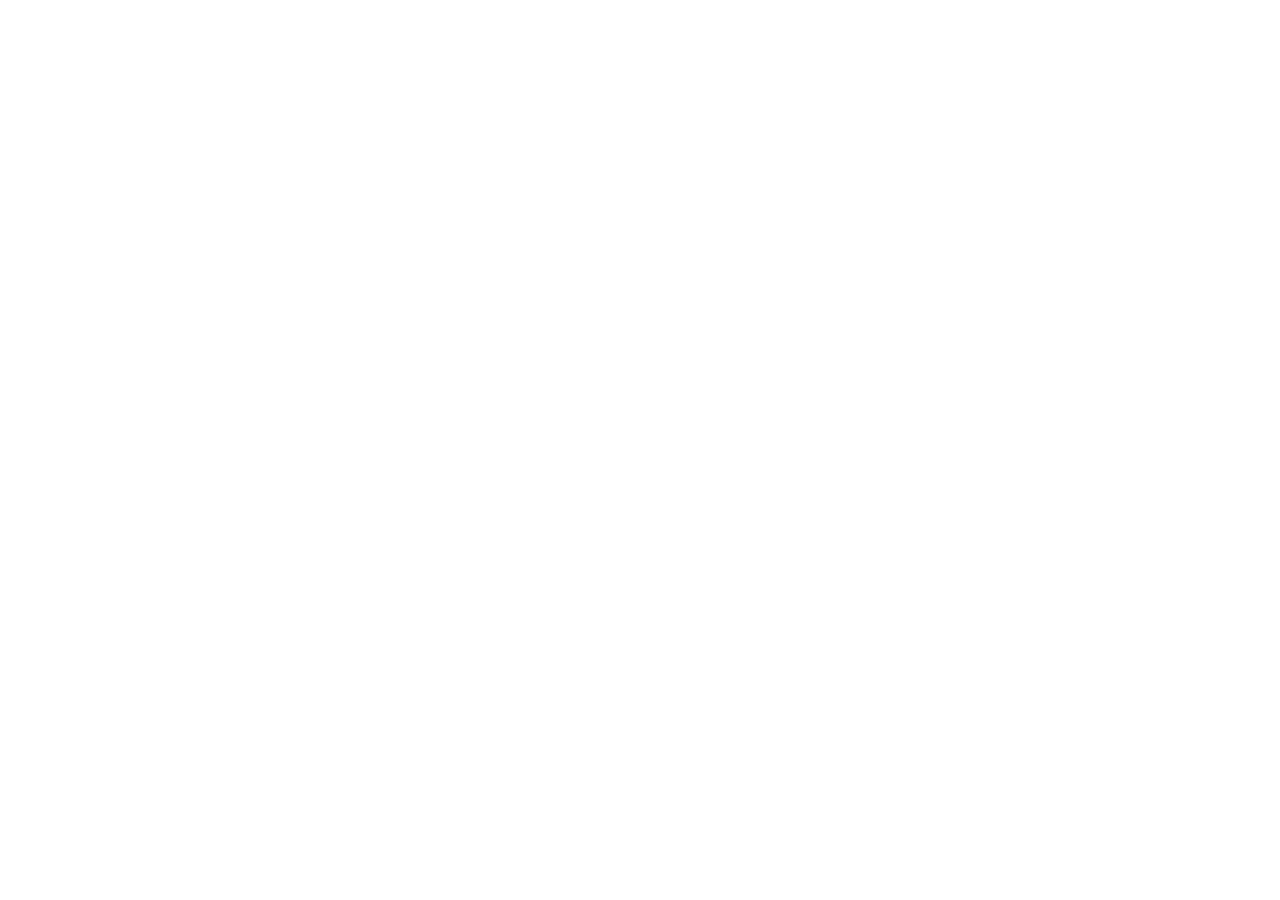
==== index.html @ 9907a25c "name change" ====
<!DOCTYPE html>
<html lang="en">
<head>
    
  <meta charset="UTF-8" />
  <meta name="viewport" content="width=device-width, initial-scale=1.0" />
  <title>Bloodfeather Studio</title>


  <meta http-equiv="refresh" content="0; url=https://beacons.ai/bloodfeatherstudios" />
  <link rel="canonical" href="https://beacons.ai/bloodfeatherstudios" />


  <script>
    window.location.replace("https://beacons.ai/bloodfeatherstudios");
  </script>

  <style>
    body {
      margin: 0;
      font-family: Arial, sans-serif;
      background: #0b0b0f;
      color: #f5f5f5;
      display: flex;
      align-items: center;
      justify-content: center;
      min-height: 100vh;
      text-align: center;
      padding: 24px;
    }

    .wrap {
      max-width: 700px;
    }

    h1 {
      margin-bottom: 12px;
      font-size: 2rem;
    }

    p {
      margin-bottom: 18px;
      line-height: 1.6;
      color: #cfcfd6;
    }

    a {
      color: #7dd3fc;
      text-decoration: none;
      font-weight: bold;
    }

    a:hover {
      text-decoration: underline;
    }
  </style>
</head>
<body>
  <div class="wrap">
    <h1>Bloodfeather Studio</h1>
    <p>Redirecting to our official studio page…</p>
    <p>
      If you are not redirected automatically,
      <a href="https://beacons.ai/bloodfeatherstudios">click here</a>.
    </p>
  </div>
</body>
</html>
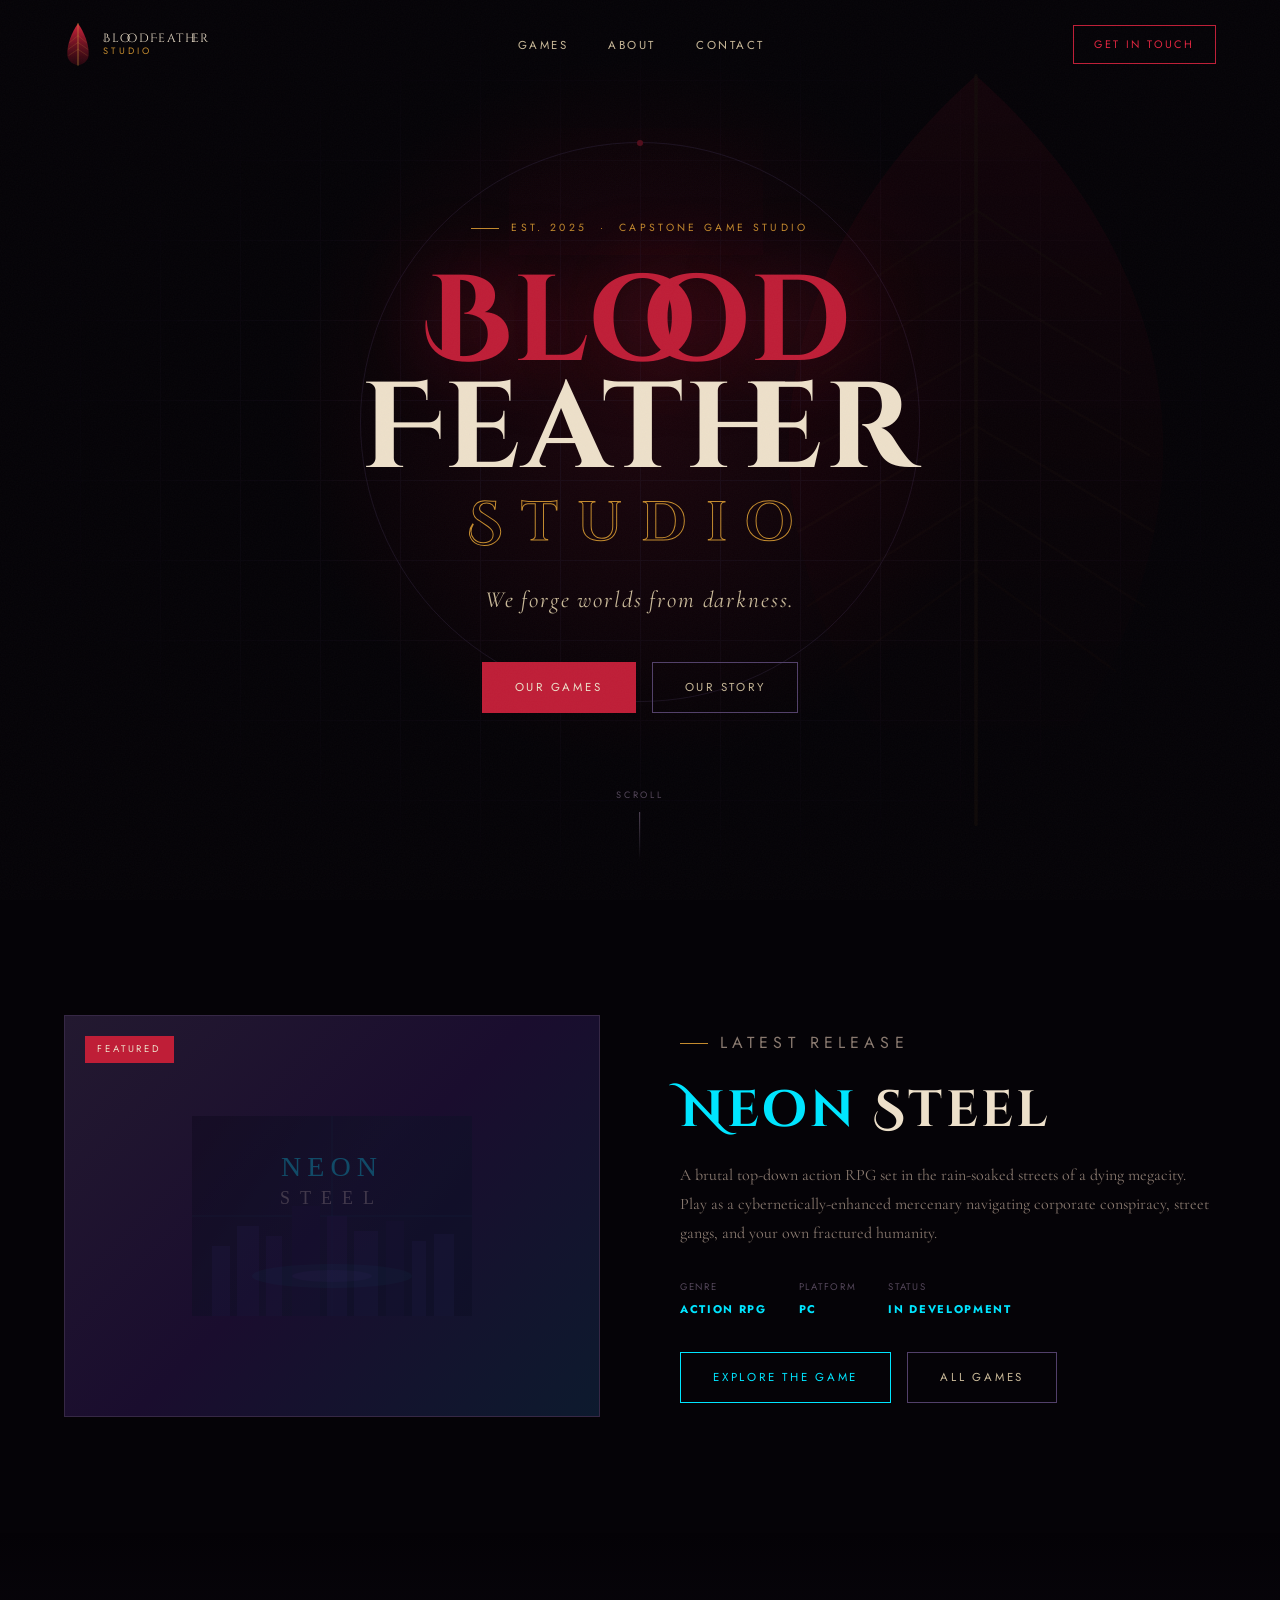
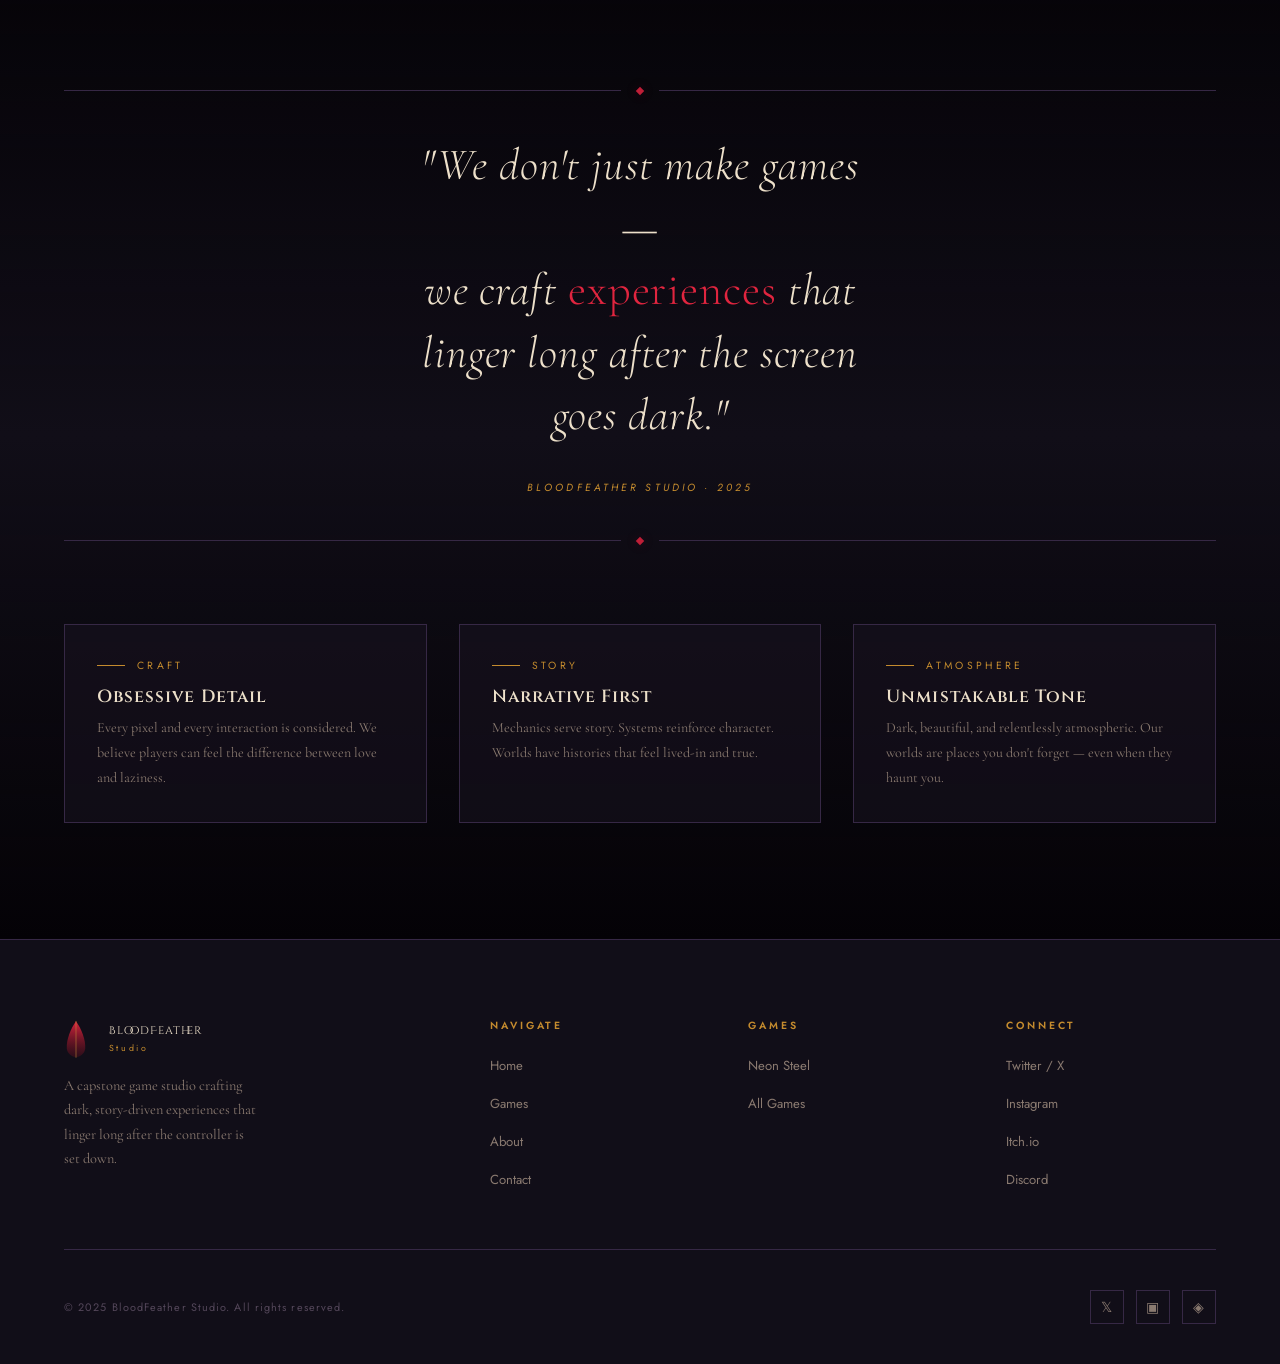
==== commit 63ab7868: "Create index.html" ====
--- a/index.html
+++ b/index.html
@@ -1,68 +1,10 @@
 <!DOCTYPE html>
 <html lang="en">
 <head>
-    
   <meta charset="UTF-8" />
-  <meta name="viewport" content="width=device-width, initial-scale=1.0" />
-  <title>Bloodfeather Studio</title>
-
-
-  <meta http-equiv="refresh" content="0; url=https://beacons.ai/bloodfeatherstudios" />
-  <link rel="canonical" href="https://beacons.ai/bloodfeatherstudios" />
-
-
-  <script>
-    window.location.replace("https://beacons.ai/bloodfeatherstudios");
-  </script>
-
-  <style>
-    body {
-      margin: 0;
-      font-family: Arial, sans-serif;
-      background: #0b0b0f;
-      color: #f5f5f5;
-      display: flex;
-      align-items: center;
-      justify-content: center;
-      min-height: 100vh;
-      text-align: center;
-      padding: 24px;
-    }
-
-    .wrap {
-      max-width: 700px;
-    }
-
-    h1 {
-      margin-bottom: 12px;
-      font-size: 2rem;
-    }
-
-    p {
-      margin-bottom: 18px;
-      line-height: 1.6;
-      color: #cfcfd6;
-    }
-
-    a {
-      color: #7dd3fc;
-      text-decoration: none;
-      font-weight: bold;
-    }
-
-    a:hover {
-      text-decoration: underline;
-    }
-  </style>
+  <meta http-equiv="refresh" content="0; url=BloodfeatherStudio%20Wireframe/home/" />
+  <script>window.location.replace('BloodfeatherStudio%20Wireframe/home/');</script>
+  <title>BloodFeather Studio</title>
 </head>
-<body>
-  <div class="wrap">
-    <h1>Bloodfeather Studio</h1>
-    <p>Redirecting to our official studio page…</p>
-    <p>
-      If you are not redirected automatically,
-      <a href="https://beacons.ai/bloodfeatherstudios">click here</a>.
-    </p>
-  </div>
-</body>
-</html>+<body></body>
+</html>
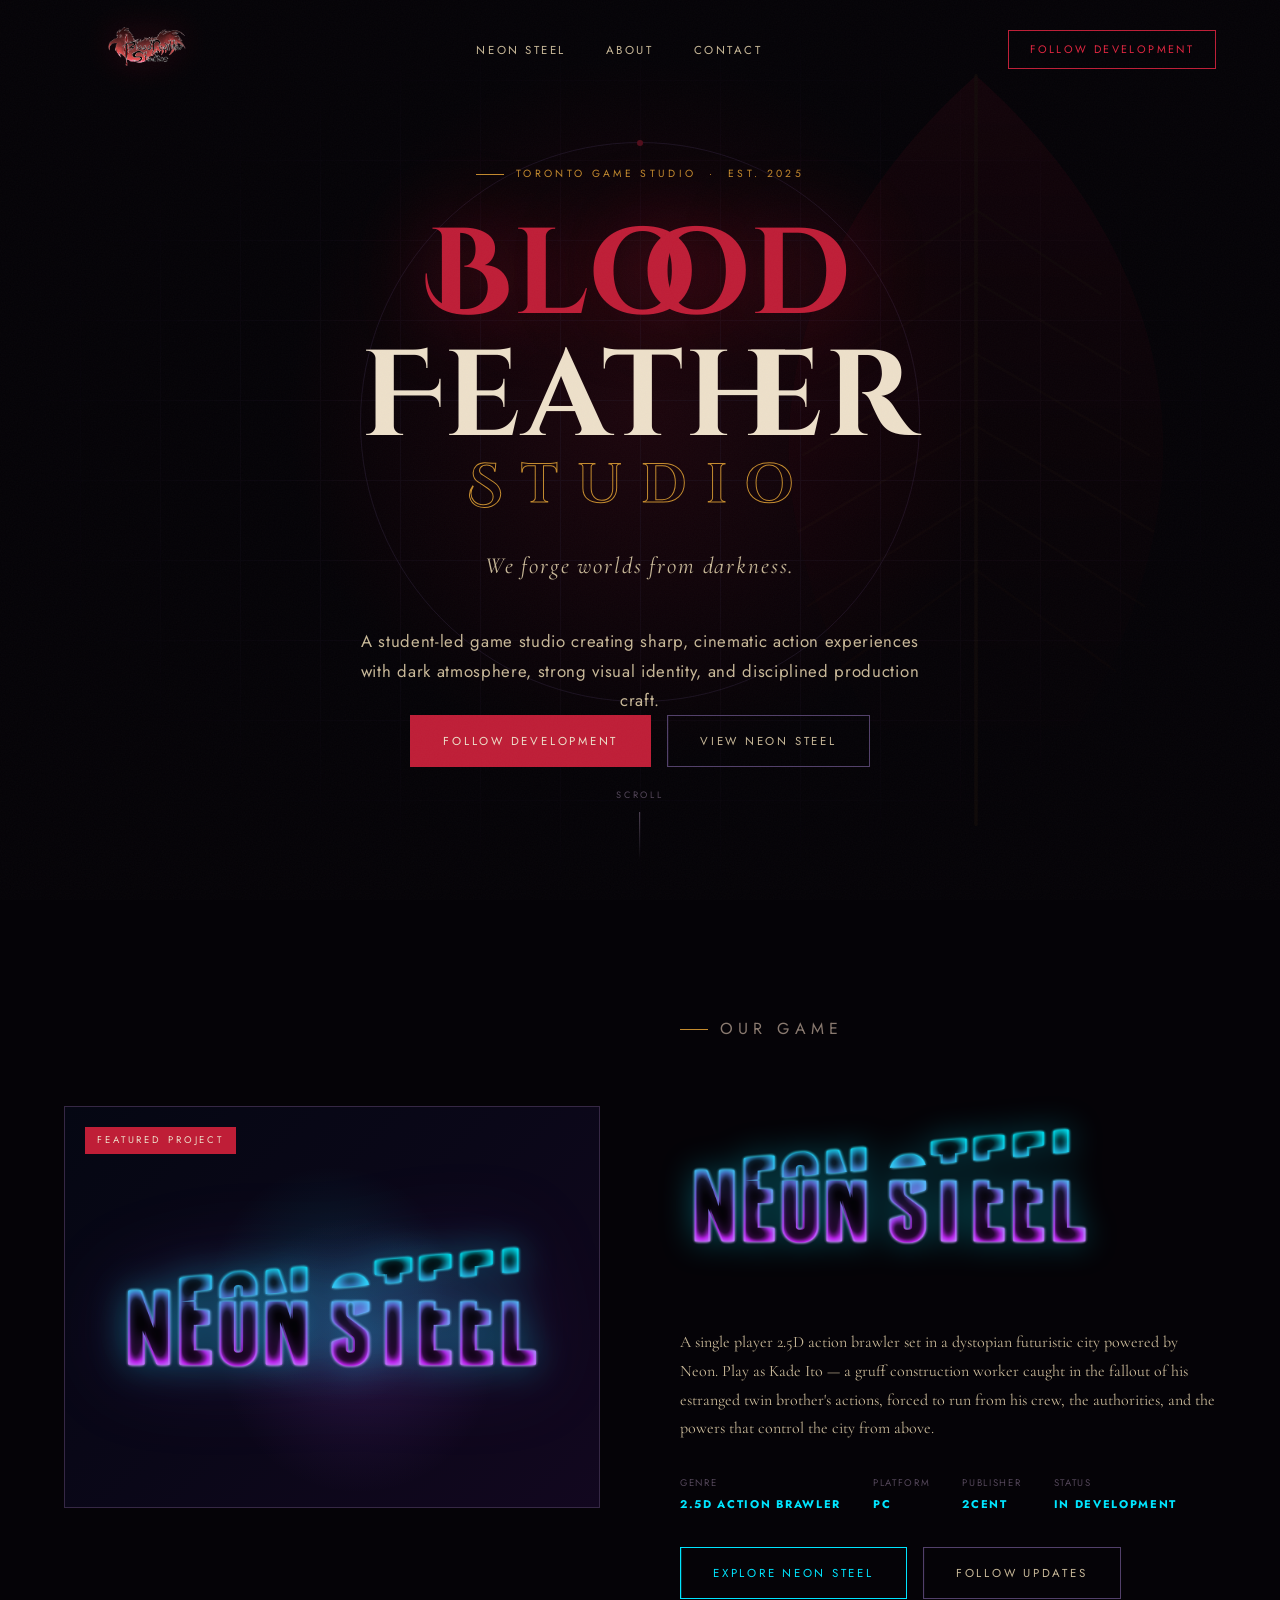
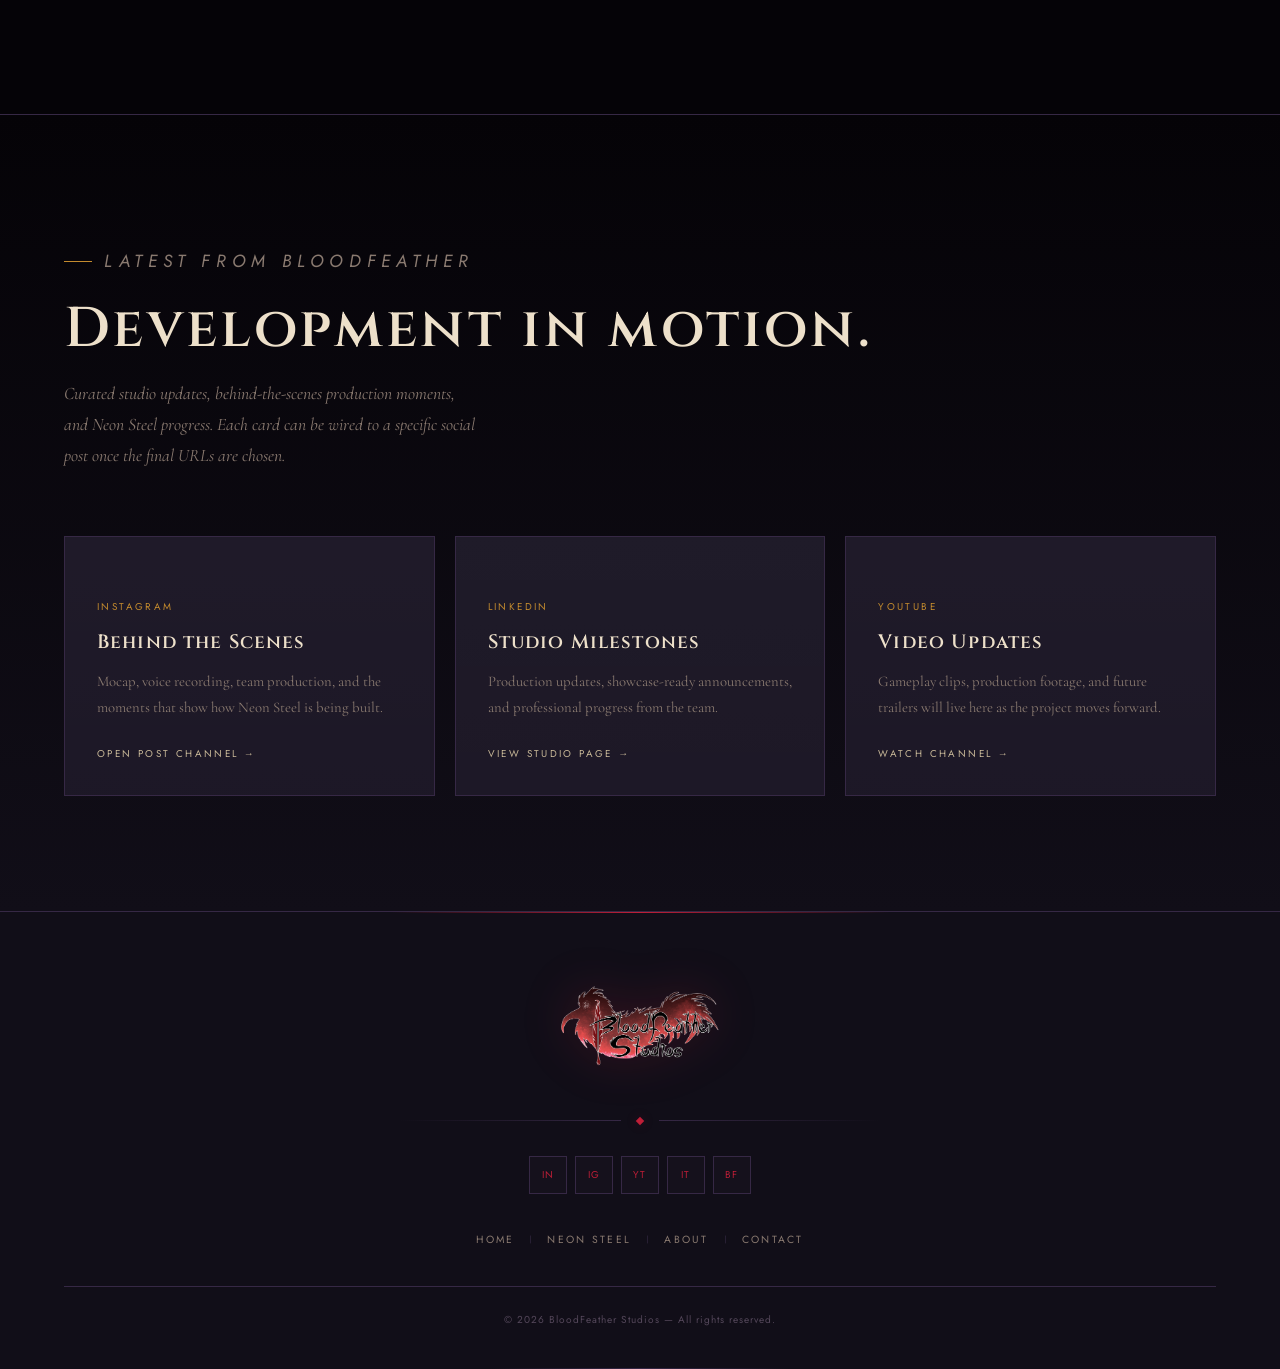
==== commit 4a2ea090: "Replace wireframe with professional site build Swaps out the BloodfeatherStudio Wireframe folder for" ====
--- a/index.html
+++ b/index.html
@@ -1,10 +1,201 @@
 <!DOCTYPE html>
+
 <html lang="en">
 <head>
-  <meta charset="UTF-8" />
-  <meta http-equiv="refresh" content="0; url=BloodfeatherStudio%20Wireframe/home/" />
-  <script>window.location.replace('BloodfeatherStudio%20Wireframe/home/');</script>
-  <title>BloodFeather Studio</title>
-</head>
-<body></body>
+<meta charset="utf-8"/>
+<meta content="width=device-width, initial-scale=1.0" name="viewport"/>
+<title>BloodFeather Studios — Toronto Game Studio</title><meta content="BloodFeather Studios is a Toronto-based student-led game studio building Neon Steel, a cinematic 2.5D action brawler currently in development." name="description"/><meta content="#050307" name="theme-color"/><link href="https://bloodfeather.ca/" rel="canonical"/><link href="assets/favicon.svg" rel="icon" type="image/svg+xml"/><meta content="website" property="og:type"/><meta content="BloodFeather Studios" property="og:site_name"/><meta content="BloodFeather Studios — Toronto Game Studio" property="og:title"/><meta content="BloodFeather Studios is a Toronto-based student-led game studio building Neon Steel, a cinematic 2.5D action brawler currently in development." property="og:description"/><meta content="https://bloodfeather.ca/" property="og:url"/><meta content="https://bloodfeather.ca/assets/bloodfeather-og.png" property="og:image"/><meta content="summary_large_image" name="twitter:card"/><meta content="BloodFeather Studios — Toronto Game Studio" name="twitter:title"/><meta content="BloodFeather Studios is a Toronto-based student-led game studio building Neon Steel, a cinematic 2.5D action brawler currently in development." name="twitter:description"/><meta content="https://bloodfeather.ca/assets/bloodfeather-og.png" name="twitter:image"/>
+<link href="styles.css" rel="stylesheet"/>
+<style>
+    /* page-load stagger for hero */
+    .hero-label  { animation: fadeUp 0.8s var(--ease-out) 0.2s both; }
+    .hero-title  { animation: fadeUp 0.9s var(--ease-out) 0.4s both; }
+    .hero-tagline{ animation: fadeUp 0.8s var(--ease-out) 0.6s both; }
+    .hero-actions{ animation: fadeUp 0.8s var(--ease-out) 0.75s both; }
+    .hero-scroll { animation: fadeIn 1s ease 1.2s both; }
+  </style>
+<script type="application/ld+json">{
+  "@context": "https://schema.org",
+  "@type": "Organization",
+  "name": "BloodFeather Studios",
+  "url": "https://bloodfeather.ca/",
+  "sameAs": [
+    "https://ca.linkedin.com/company/bloodfeather-studio",
+    "https://www.instagram.com/bloodfeatherstudio/",
+    "https://beacons.ai/bloodfeatherstudios",
+    "https://bloodfeatherstudios.itch.io/neon-steel",
+    "https://www.youtube.com/@BloodFeatherStudios"
+  ],
+  "description": "BloodFeather Studios is a Toronto-based student-led game studio building Neon Steel, a cinematic 2.5D action brawler currently in development."
+}</script></head>
+<body class="page-load"><a class="skip-link" href="#main-content">Skip to content</a>
+<!-- NAV -->
+<nav aria-label="Primary navigation" class="nav">
+  <a class="nav-logo nav-logo-image" href="./" aria-label="BloodFeather Studios home">
+    <img src="assets/bloodfeather-logo.png" alt="BloodFeather Studios" class="nav-logo-img"/>
+  </a>
+  <ul class="nav-links">
+    <li><a class="" href="neon-steel/">Neon Steel</a></li><li><a class="" href="about/">About</a></li><li><a class="" href="contact/">Contact</a></li>
+  </ul>
+  <a class="nav-cta" href="contact/#follow-development">Follow Development</a>
+  <button aria-controls="mobile-navigation" aria-expanded="false" aria-label="Menu" class="hamburger" type="button"><span></span><span></span><span></span></button>
+</nav>
+<div class="nav-drawer" id="mobile-navigation">
+  <a href="./">Home</a>
+  <a href="neon-steel/">Neon Steel</a><a href="about/">About</a><a href="contact/">Contact</a>
+</div>
+<!-- HERO -->
+<section class="hero" id="main-content">
+<div class="hero-bg">
+<div class="hero-glow"></div>
+<div class="hero-ring"></div>
+<div class="hero-lines"></div>
+<!-- Large background feather -->
+<div class="hero-feather-bg">
+<svg fill="none" viewBox="0 0 200 320" xmlns="http://www.w3.org/2000/svg">
+<defs>
+<linearGradient gradientUnits="userSpaceOnUse" id="fbg" x1="100" x2="100" y1="0" y2="320">
+<stop offset="0%" stop-color="#BF1E37"></stop>
+<stop offset="100%" stop-color="#3D0612" stop-opacity="0.2"></stop>
+</linearGradient>
+</defs>
+<path d="M100 4C65 35 20 90 22 165C24 218 58 300 100 316C142 300 176 218 178 165C180 90 135 35 100 4Z" fill="url(#fbg)"></path>
+<line opacity="0.6" stroke="#C9913A" stroke-linecap="round" stroke-width="1.5" x1="100" x2="100" y1="4" y2="316"></line>
+<!-- Left barbs -->
+<line opacity="0.35" stroke="#C9913A" stroke-linecap="round" stroke-width="1" x1="100" x2="48" y1="60" y2="95"></line>
+<line opacity="0.35" stroke="#C9913A" stroke-linecap="round" stroke-width="1" x1="100" x2="36" y1="90" y2="128"></line>
+<line opacity="0.35" stroke="#C9913A" stroke-linecap="round" stroke-width="1" x1="100" x2="28" y1="120" y2="162"></line>
+<line opacity="0.35" stroke="#C9913A" stroke-linecap="round" stroke-width="1" x1="100" x2="26" y1="150" y2="194"></line>
+<line opacity="0.3" stroke="#C9913A" stroke-linecap="round" stroke-width="1" x1="100" x2="30" y1="180" y2="225"></line>
+<line opacity="0.25" stroke="#C9913A" stroke-linecap="round" stroke-width="1" x1="100" x2="42" y1="210" y2="252"></line>
+<!-- Right barbs -->
+<line opacity="0.35" stroke="#C9913A" stroke-linecap="round" stroke-width="1" x1="100" x2="152" y1="60" y2="95"></line>
+<line opacity="0.35" stroke="#C9913A" stroke-linecap="round" stroke-width="1" x1="100" x2="164" y1="90" y2="128"></line>
+<line opacity="0.35" stroke="#C9913A" stroke-linecap="round" stroke-width="1" x1="100" x2="172" y1="120" y2="162"></line>
+<line opacity="0.35" stroke="#C9913A" stroke-linecap="round" stroke-width="1" x1="100" x2="174" y1="150" y2="194"></line>
+<line opacity="0.3" stroke="#C9913A" stroke-linecap="round" stroke-width="1" x1="100" x2="170" y1="180" y2="225"></line>
+<line opacity="0.25" stroke="#C9913A" stroke-linecap="round" stroke-width="1" x1="100" x2="158" y1="210" y2="252"></line>
+</svg>
+</div>
+</div>
+<div class="hero-content">
+<p class="label hero-label">Toronto Game Studio  ·  Est. 2025</p>
+<h1 class="hero-title">
+<span class="blood">Blood</span>
+<span class="feather">Feather</span>
+<span class="studio">Studio</span>
+</h1>
+<p class="hero-tagline">We forge worlds from darkness.</p><p class="hero-subcopy">A student-led game studio creating sharp, cinematic action experiences with dark atmosphere, strong visual identity, and disciplined production craft.</p>
+<div class="hero-actions">
+<a class="btn btn-solid" href="contact/#follow-development">Follow Development</a>
+<a class="btn btn-ghost" href="neon-steel/">View Neon Steel</a>
+</div>
+</div>
+<div class="hero-scroll">
+<span>Scroll</span>
+<div class="hero-scroll-line"></div>
+</div>
+</section>
+<!-- FEATURED GAME -->
+<section class="featured">
+<div class="featured-inner">
+<div class="featured-visual reveal reveal-left">
+<div class="featured-visual-placeholder featured-logo-stage">
+<img src="assets/neon-steel-logo.png" alt="Neon Steel" class="featured-neon-logo"/>
+</div>
+<span class="featured-tag">Featured Project</span>
+</div>
+<div class="featured-text reveal reveal-right">
+<p class="label">Our Game</p>
+<img src="assets/neon-steel-logo.png" alt="Neon Steel" class="featured-title-logo"/>
+<p>A single player 2.5D action brawler set in a dystopian futuristic city powered by Neon. Play as Kade Ito — a gruff construction worker caught in the fallout of his estranged twin brother's actions, forced to run from his crew, the authorities, and the powers that control the city from above.</p>
+<div class="featured-meta">
+<div class="featured-meta-item">
+<span>Genre</span>
+<strong>2.5D Action Brawler</strong>
+</div>
+<div class="featured-meta-item">
+<span>Platform</span>
+<strong>PC</strong>
+</div>
+<div class="featured-meta-item">
+<span>Publisher</span>
+<strong>2Cent</strong>
+</div>
+<div class="featured-meta-item">
+<span>Status</span>
+<strong>In Development</strong>
+</div>
+</div>
+<div style="display:flex; gap:1rem; flex-wrap:wrap;">
+<a class="btn btn-neon" href="neon-steel/">Explore Neon Steel</a>
+<a class="btn btn-ghost" href="contact/#follow-development">Follow Updates</a>
+</div>
+</div>
+</div>
+</section>
+
+<!-- STUDIO UPDATES -->
+<section class="updates-section" id="follow-development">
+  <div class="container updates-shell">
+    <div class="section-header reveal">
+      <p class="label">Latest From BloodFeather</p>
+      <h2>Development in motion.</h2>
+      <p>Curated studio updates, behind-the-scenes production moments, and Neon Steel progress. Each card can be wired to a specific social post once the final URLs are chosen.</p>
+    </div>
+    <div class="updates-grid stagger reveal">
+      <a class="update-card" href="https://www.instagram.com/bloodfeatherstudio/" rel="noopener noreferrer" target="_blank">
+        <span class="update-source">Instagram</span>
+        <h3>Behind the Scenes</h3>
+        <p>Mocap, voice recording, team production, and the moments that show how Neon Steel is being built.</p>
+        <span class="update-link">Open post channel →</span>
+      </a>
+      <a class="update-card" href="https://ca.linkedin.com/company/bloodfeather-studio" rel="noopener noreferrer" target="_blank">
+        <span class="update-source">LinkedIn</span>
+        <h3>Studio Milestones</h3>
+        <p>Production updates, showcase-ready announcements, and professional progress from the team.</p>
+        <span class="update-link">View studio page →</span>
+      </a>
+      <a class="update-card" href="https://www.youtube.com/@BloodFeatherStudios" rel="noopener noreferrer" target="_blank">
+        <span class="update-source">YouTube</span>
+        <h3>Video Updates</h3>
+        <p>Gameplay clips, production footage, and future trailers will live here as the project moves forward.</p>
+        <span class="update-link">Watch channel →</span>
+      </a>
+    </div>
+  </div>
+</section>
+
+<!-- FOOTER -->
+<footer>
+  <div class="footer-inner">
+    <div class="footer-brand-c footer-brand-logo">
+      <a aria-label="BloodFeather Studios home" href="./">
+        <img src="assets/bloodfeather-logo.png" alt="BloodFeather Studios" class="footer-logo-img"/>
+      </a>
+    </div>
+    <div class="footer-divider"><div class="divider-gem"></div></div>
+    <div class="footer-socials">
+      <a aria-label="LinkedIn" class="social-icon-btn social-icon-text" href="https://ca.linkedin.com/company/bloodfeather-studio" rel="noopener noreferrer" target="_blank">in</a>
+<a aria-label="Instagram" class="social-icon-btn social-icon-text" href="https://www.instagram.com/bloodfeatherstudio/" rel="noopener noreferrer" target="_blank">ig</a>
+<a aria-label="YouTube" class="social-icon-btn social-icon-text" href="https://www.youtube.com/@BloodFeatherStudios" rel="noopener noreferrer" target="_blank">yt</a>
+<a aria-label="Itch.io" class="social-icon-btn social-icon-text" href="https://bloodfeatherstudios.itch.io/neon-steel" rel="noopener noreferrer" target="_blank">it</a>
+<a aria-label="Beacons" class="social-icon-btn social-icon-text" href="https://beacons.ai/bloodfeatherstudios" rel="noopener noreferrer" target="_blank">bf</a>
+    </div>
+    <nav aria-label="Footer navigation" class="footer-nav">
+      <a href="./">Home</a>
+      <span class="f-sep">|</span>
+      <a href="neon-steel/">Neon Steel</a>
+      <span class="f-sep">|</span>
+      <a href="about/">About</a>
+      <span class="f-sep">|</span>
+      <a href="contact/">Contact</a>
+    </nav>
+    <div class="footer-bottom">
+      <span>© 2026 BloodFeather Studios — All rights reserved.</span>
+    </div>
+  </div>
+</footer>
+<script src="scripts.js"></script>
+</body>
 </html>
--- a/styles.css
+++ b/styles.css
@@ -0,0 +1,1390 @@
+@import url('https://fonts.googleapis.com/css2?family=Cinzel:wght@400;600;700&family=Cinzel+Decorative:wght@400;700;900&family=Cormorant+Garamond:ital,wght@0,300;0,400;0,600;1,300;1,400;1,600&family=Jost:wght@300;400;500;600&display=swap');
+
+/* ─── DESIGN TOKENS ────────────────────────────────── */
+:root {
+  --void:       #050307;
+  --obsidian:   #09070D;
+  --dark:       #110E18;
+  --surface:    #19152285;
+  --surface-s:  #1A1524;
+  --surface-2:  #231930;
+  --surface-3:  #2C2038;
+  --border:     #362845;
+  --border-l:   #52406A;
+
+  --crimson:    #BF1E37;
+  --crimson-b:  #E0253F;
+  --crimson-gl: rgba(191,30,55,0.22);
+  --crimson-m:  rgba(191,30,55,0.10);
+
+  --gold:       #C48B2E;
+  --gold-b:     #E0A83C;
+  --gold-m:     rgba(196,139,46,0.18);
+
+  --ivory:      #EDE0CA;
+  --ivory-2:    #C8B898;
+  --muted:      #8A7A70;
+  --faint:      #54475A;
+
+  --neon-c:     #00E5FF;
+  --neon-p:     #A855F7;
+
+  --f-display:  'Cinzel Decorative', serif;
+  --f-head:     'Cinzel', serif;
+  --f-body:     'Cormorant Garamond', serif;
+  --f-ui:       'Jost', sans-serif;
+
+  --sp:         clamp(5rem, 9vw, 9rem);
+  --wrap:       min(1240px, 92vw);
+
+  --ease-out:   cubic-bezier(0.16, 1, 0.3, 1);
+  --t1: 180ms ease;
+  --t2: 350ms ease;
+  --t3: 700ms var(--ease-out);
+}
+
+/* ─── RESET ────────────────────────────────────────── */
+*, *::before, *::after { box-sizing: border-box; margin: 0; padding: 0; }
+html { scroll-behavior: smooth; }
+img, video, svg { display: block; max-width: 100%; }
+button { cursor: pointer; font: inherit; }
+a { text-decoration: none; color: inherit; }
+input, textarea, select { font: inherit; }
+
+/* ─── BASE ─────────────────────────────────────────── */
+body {
+  background: var(--void);
+  color: var(--ivory);
+  font-family: var(--f-body);
+  font-size: clamp(16px, 1.05vw, 19px);
+  line-height: 1.78;
+  overflow-x: hidden;
+  -webkit-font-smoothing: antialiased;
+}
+
+/* grain overlay */
+body::after {
+  content: '';
+  position: fixed; inset: 0;
+  background-image: url("data:image/svg+xml,%3Csvg xmlns='http://www.w3.org/2000/svg' width='300' height='300'%3E%3Cfilter id='n'%3E%3CfeTurbulence type='fractalNoise' baseFrequency='0.75' numOctaves='4' stitchTiles='stitch'/%3E%3C/filter%3E%3Crect width='300' height='300' filter='url(%23n)' opacity='1'/%3E%3C/svg%3E");
+  opacity: 0.028;
+  pointer-events: none;
+  z-index: 9999;
+}
+
+/* ─── SCROLLBAR ────────────────────────────────────── */
+::-webkit-scrollbar { width: 3px; }
+::-webkit-scrollbar-track { background: var(--dark); }
+::-webkit-scrollbar-thumb { background: var(--crimson); border-radius: 2px; }
+
+/* ─── TYPOGRAPHY ───────────────────────────────────── */
+h1, h2, h3, h4, h5 {
+  font-family: var(--f-head);
+  font-weight: 600;
+  letter-spacing: 0.06em;
+  line-height: 1.15;
+}
+.display { font-family: var(--f-display) !important; }
+.sans    { font-family: var(--f-ui) !important; }
+.italic  { font-style: italic; }
+
+/* ─── NAV ──────────────────────────────────────────── */
+.nav {
+  position: fixed; top: 0; left: 0; right: 0;
+  z-index: 100;
+  padding: 1.4rem clamp(1.5rem, 5vw, 4rem);
+  display: flex; align-items: center; justify-content: space-between;
+  transition: background var(--t2), backdrop-filter var(--t2), border-color var(--t2);
+  border-bottom: 1px solid transparent;
+}
+.nav.scrolled {
+  background: rgba(5, 3, 7, 0.88);
+  backdrop-filter: blur(24px);
+  border-color: var(--border);
+}
+
+.nav-logo { display: flex; align-items: center; gap: 0.7rem; }
+.nav-logo-mark { width: 28px; height: 44px; flex-shrink: 0; }
+.nav-logo-text {
+  font-family: var(--f-display);
+  font-size: 0.72rem;
+  letter-spacing: 0.12em;
+  line-height: 1.15;
+}
+.nav-logo-text em {
+  display: block;
+  font-family: var(--f-ui);
+  font-style: normal;
+  font-size: 0.58rem;
+  letter-spacing: 0.35em;
+  color: var(--gold);
+  text-transform: uppercase;
+}
+
+.nav-links { display: flex; align-items: center; gap: 2.5rem; list-style: none; }
+.nav-links a {
+  font-family: var(--f-ui);
+  font-size: 0.72rem;
+  letter-spacing: 0.22em;
+  text-transform: uppercase;
+  color: var(--ivory-2);
+  transition: color var(--t1);
+  position: relative;
+}
+.nav-links a::after {
+  content: '';
+  position: absolute; bottom: -4px; left: 0; right: 0;
+  height: 1px; background: var(--crimson);
+  transform: scaleX(0); transform-origin: left;
+  transition: transform var(--t1);
+}
+.nav-links a:hover { color: var(--ivory); }
+.nav-links a:hover::after,
+.nav-links a.active::after { transform: scaleX(1); }
+.nav-links a.active { color: var(--crimson-b); }
+
+.nav-cta {
+  font-family: var(--f-ui);
+  font-size: 0.68rem;
+  letter-spacing: 0.22em;
+  text-transform: uppercase;
+  padding: 0.55rem 1.3rem;
+  border: 1px solid var(--crimson);
+  color: var(--crimson-b);
+  transition: background var(--t1), color var(--t1);
+}
+.nav-cta:hover { background: var(--crimson); color: var(--ivory); }
+
+.hamburger {
+  display: none;
+  flex-direction: column; gap: 5px;
+  background: none; border: none; padding: 4px;
+}
+.hamburger span { display: block; width: 22px; height: 1px; background: var(--ivory); transition: var(--t1); }
+.hamburger.open span:nth-child(1) { transform: translateY(6px) rotate(45deg); }
+.hamburger.open span:nth-child(2) { opacity: 0; }
+.hamburger.open span:nth-child(3) { transform: translateY(-6px) rotate(-45deg); }
+
+.nav-drawer {
+  display: none;
+  position: fixed; inset: 0; top: 64px;
+  background: rgba(5,3,7,0.97); backdrop-filter: blur(20px);
+  flex-direction: column; align-items: center; justify-content: center;
+  gap: 2rem; z-index: 99;
+}
+.nav-drawer.open { display: flex; }
+.nav-drawer a {
+  font-family: var(--f-head);
+  font-size: 1.6rem;
+  letter-spacing: 0.1em;
+  color: var(--ivory-2);
+  transition: color var(--t1);
+}
+.nav-drawer a:hover { color: var(--crimson-b); }
+
+/* ─── BUTTONS ──────────────────────────────────────── */
+.btn {
+  display: inline-flex; align-items: center; gap: 0.5rem;
+  font-family: var(--f-ui);
+  font-size: 0.72rem;
+  letter-spacing: 0.24em;
+  text-transform: uppercase;
+  padding: 0.9rem 2rem;
+  border: 1px solid var(--crimson);
+  color: var(--crimson-b);
+  position: relative; overflow: hidden;
+  transition: color var(--t2);
+}
+.btn::before {
+  content: '';
+  position: absolute; inset: 0;
+  background: var(--crimson);
+  transform: translateX(-100%);
+  transition: transform var(--t2);
+  z-index: -1;
+}
+.btn > * { position: relative; z-index: 1; }
+.btn:hover { color: var(--ivory); }
+.btn:hover::before { transform: translateX(0); }
+
+.btn-solid { background: var(--crimson); color: var(--ivory); }
+.btn-solid::before { background: var(--crimson-b); transform: translateX(-100%); }
+.btn-solid:hover { color: var(--ivory); }
+
+.btn-ghost {
+  border-color: var(--border-l);
+  color: var(--ivory-2);
+}
+.btn-ghost::before { background: var(--surface-2); }
+.btn-ghost:hover { color: var(--ivory); }
+
+.btn-gold { border-color: var(--gold); color: var(--gold-b); }
+.btn-gold::before { background: var(--gold); }
+.btn-gold:hover { color: var(--dark); }
+
+.btn-neon { border-color: var(--neon-c); color: var(--neon-c); }
+.btn-neon::before { background: var(--neon-c); }
+.btn-neon:hover { color: var(--dark); }
+
+/* ─── LAYOUT ───────────────────────────────────────── */
+.container { max-width: var(--wrap); margin: 0 auto; }
+.section { padding: var(--sp) clamp(1.5rem, 5vw, 4rem); }
+
+.grid-2 { display: grid; grid-template-columns: 1fr 1fr; gap: 2rem; }
+.grid-3 { display: grid; grid-template-columns: repeat(3, 1fr); gap: 2rem; }
+.grid-4 { display: grid; grid-template-columns: repeat(4, 1fr); gap: 1.5rem; }
+
+/* ─── ORNAMENTAL ───────────────────────────────────── */
+.label {
+  font-family: var(--f-ui);
+  font-size: 0.65rem;
+  letter-spacing: 0.32em;
+  text-transform: uppercase;
+  color: var(--gold);
+  display: flex; align-items: center; gap: 0.75rem;
+}
+.label::before {
+  content: '';
+  width: 28px; height: 1px;
+  background: var(--gold);
+  flex-shrink: 0;
+}
+
+.divider {
+  display: flex; align-items: center; gap: 1rem;
+  margin: 2.5rem 0;
+}
+.divider::before, .divider::after {
+  content: ''; flex: 1; height: 1px;
+  background: var(--border);
+}
+.divider-gem {
+  width: 6px; height: 6px;
+  background: var(--crimson);
+  transform: rotate(45deg);
+  flex-shrink: 0;
+  box-shadow: 0 0 12px var(--crimson-gl);
+}
+
+.section-header { margin-bottom: clamp(3rem, 5vw, 5rem); }
+.section-header .label { margin-bottom: 1.25rem; }
+.section-header h2 {
+  font-size: clamp(2rem, 4.5vw, 3.5rem);
+  color: var(--ivory);
+}
+.section-header p {
+  margin-top: 1rem;
+  font-size: 1.1rem;
+  color: var(--muted);
+  max-width: 52ch;
+  font-style: italic;
+}
+
+/* ─── CARDS ────────────────────────────────────────── */
+.card {
+  background: var(--surface-s);
+  border: 1px solid var(--border);
+  overflow: hidden;
+  position: relative;
+  transition: border-color var(--t2), transform var(--t2), box-shadow var(--t2);
+}
+.card:hover {
+  border-color: var(--border-l);
+  transform: translateY(-4px);
+  box-shadow: 0 20px 60px rgba(0,0,0,0.4);
+}
+.card-img {
+  width: 100%; aspect-ratio: 16/9;
+  background: var(--surface-2);
+  overflow: hidden; position: relative;
+}
+.card-img img { width: 100%; height: 100%; object-fit: cover; transition: transform var(--t3); }
+.card:hover .card-img img { transform: scale(1.04); }
+.card-body { padding: 1.75rem 2rem; }
+.card-tag {
+  font-family: var(--f-ui);
+  font-size: 0.6rem;
+  letter-spacing: 0.3em;
+  text-transform: uppercase;
+  color: var(--crimson-b);
+  margin-bottom: 0.6rem;
+}
+.card-body h3 {
+  font-size: 1.3rem;
+  color: var(--ivory);
+  margin-bottom: 0.75rem;
+}
+.card-body p { font-size: 0.9rem; color: var(--muted); }
+
+/* ─── FOOTER ───────────────────────────────────────── */
+footer {
+  background: var(--dark);
+  border-top: 1px solid var(--border);
+  padding: 4rem clamp(1.5rem, 5vw, 4rem) 2.5rem;
+  position: relative;
+  overflow: hidden;
+}
+footer::before {
+  content: '';
+  position: absolute;
+  top: 0; left: 50%; transform: translateX(-50%);
+  width: 500px; height: 1px;
+  background: linear-gradient(90deg, transparent, var(--crimson), transparent);
+}
+footer::after {
+  content: '';
+  position: absolute;
+  bottom: 0; left: 50%; transform: translateX(-50%);
+  width: 300px; height: 1px;
+  background: linear-gradient(90deg, transparent, var(--border), transparent);
+}
+.footer-inner {
+  max-width: var(--wrap);
+  margin: 0 auto;
+  display: flex;
+  flex-direction: column;
+  align-items: center;
+  gap: 2rem;
+}
+.footer-brand-c {
+  display: flex;
+  flex-direction: column;
+  align-items: center;
+  gap: 0.4rem;
+  text-align: center;
+}
+.footer-brand-c a { display: flex; align-items: center; justify-content: center; }
+.footer-studio-name {
+  font-family: var(--f-display);
+  font-size: clamp(1rem, 2vw, 1.35rem);
+  letter-spacing: 0.2em;
+  color: var(--ivory);
+  line-height: 1;
+}
+.footer-studio-sub {
+  font-family: var(--f-ui);
+  font-size: 0.52rem;
+  letter-spacing: 0.45em;
+  color: var(--gold);
+  text-transform: uppercase;
+}
+.footer-divider {
+  width: 100%;
+  max-width: 480px;
+  display: flex;
+  align-items: center;
+  gap: 1rem;
+}
+.footer-divider::before, .footer-divider::after {
+  content: '';
+  flex: 1;
+  height: 1px;
+}
+.footer-divider::before { background: linear-gradient(90deg, transparent, var(--border)); }
+.footer-divider::after  { background: linear-gradient(90deg, var(--border), transparent); }
+.footer-divider svg { flex-shrink: 0; opacity: 0.5; }
+.footer-socials {
+  display: flex;
+  flex-direction: row;
+  flex-wrap: nowrap;
+  gap: 0.5rem;
+  justify-content: center;
+  align-items: center;
+}
+.social-icon-btn {
+  width: 38px; height: 38px;
+  flex: 0 0 38px;
+  border: 1px solid var(--border);
+  display: flex; align-items: center; justify-content: center;
+  color: var(--crimson);
+  transition: all var(--t2);
+  background: var(--surface);
+  overflow: hidden;
+}
+.social-icon-btn svg {
+  width: 16px !important;
+  height: 16px !important;
+  min-width: 16px;
+  min-height: 16px;
+  max-width: 16px;
+  max-height: 16px;
+  fill: currentColor;
+  display: block;
+  flex-shrink: 0;
+}
+.social-icon-btn:hover {
+  border-color: var(--crimson-b);
+  color: var(--crimson-b);
+  background: var(--crimson-m);
+  box-shadow: 0 0 14px var(--crimson-gl), inset 0 0 6px var(--crimson-m);
+  transform: translateY(-2px);
+}
+.footer-nav {
+  display: flex;
+  align-items: center;
+  flex-wrap: wrap;
+  justify-content: center;
+  gap: 0;
+}
+.footer-nav a {
+  font-family: var(--f-ui);
+  font-size: 0.65rem;
+  letter-spacing: 0.22em;
+  text-transform: uppercase;
+  color: var(--muted);
+  padding: 0.3rem 1rem;
+  transition: color var(--t1);
+}
+.footer-nav a:hover { color: var(--ivory); }
+.footer-nav .f-sep {
+  color: var(--border-l);
+  font-size: 0.55rem;
+  pointer-events: none;
+  user-select: none;
+}
+.footer-bottom {
+  display: flex; align-items: center; justify-content: center;
+  font-family: var(--f-ui);
+  font-size: 0.63rem;
+  letter-spacing: 0.1em;
+  color: var(--faint);
+  padding-top: 1.5rem;
+  border-top: 1px solid var(--border);
+  width: 100%;
+  text-align: center;
+}
+
+/* ─── ANIMATIONS ───────────────────────────────────── */
+@keyframes fadeUp   { from { opacity:0; transform:translateY(22px) } to { opacity:1; transform:none } }
+@keyframes fadeIn   { from { opacity:0 } to { opacity:1 } }
+@keyframes slide-r  { from { transform:translateX(-100%) } to { transform:translateX(0) } }
+@keyframes pulsate  { 0%,100%{ opacity:0.5; transform:scale(1) } 50%{ opacity:1; transform:scale(1.06) } }
+@keyframes float    { 0%,100%{ transform:translateY(0) rotate(-2deg) } 50%{ transform:translateY(-14px) rotate(2deg) } }
+@keyframes shimmer  { from{ background-position:200% center } to{ background-position:-200% center } }
+@keyframes glow-pulse { 0%,100%{ box-shadow:0 0 0 0 transparent } 50%{ box-shadow:0 0 40px 10px var(--crimson-gl) } }
+@keyframes spin-slow { from{ transform:rotate(0deg) } to{ transform:rotate(360deg) } }
+@keyframes draw     { from{ stroke-dashoffset:1000 } to{ stroke-dashoffset:0 } }
+
+/* scroll reveal */
+.reveal {
+  opacity: 0; transform: translateY(28px);
+  transition: opacity 0.9s var(--ease-out), transform 0.9s var(--ease-out);
+}
+.reveal.in { opacity: 1; transform: none; }
+.reveal-left  { transform: translateX(-28px); }
+.reveal-right { transform: translateX(28px); }
+.reveal-left.in, .reveal-right.in { transform: none; }
+
+/* stagger */
+.stagger > *:nth-child(1) { transition-delay: 0.05s; }
+.stagger > *:nth-child(2) { transition-delay: 0.12s; }
+.stagger > *:nth-child(3) { transition-delay: 0.19s; }
+.stagger > *:nth-child(4) { transition-delay: 0.26s; }
+.stagger > *:nth-child(5) { transition-delay: 0.33s; }
+.stagger > *:nth-child(6) { transition-delay: 0.40s; }
+
+/* page load */
+.page-load { animation: fadeIn 0.5s ease both; }
+
+/* ─── FEATHER SVG (shared mark) ────────────────────── */
+.feather-mark path.vane { transition: fill var(--t3); }
+
+/* ─── HOME — HERO ──────────────────────────────────── */
+.hero {
+  min-height: 100svh;
+  display: grid; place-items: center;
+  position: relative; overflow: hidden;
+  padding: 7rem 2rem 5rem;
+}
+.hero-bg {
+  position: absolute; inset: 0;
+  pointer-events: none;
+}
+.hero-glow {
+  position: absolute; width: 800px; height: 800px;
+  top: 50%; left: 50%; transform: translate(-50%, -55%);
+  background: radial-gradient(ellipse, rgba(191,30,55,0.13) 0%, transparent 65%);
+  animation: pulsate 5s ease-in-out infinite;
+}
+.hero-ring {
+  position: absolute; width: 560px; height: 560px;
+  top: 50%; left: 50%; transform: translate(-50%, -55%);
+  border: 1px solid var(--border);
+  border-radius: 50%;
+  animation: spin-slow 60s linear infinite;
+  opacity: 0.4;
+}
+.hero-ring::before {
+  content: '';
+  position: absolute; width: 6px; height: 6px;
+  background: var(--crimson); border-radius: 50%;
+  top: -3px; left: 50%; transform: translateX(-50%);
+  box-shadow: 0 0 8px var(--crimson-gl);
+}
+.hero-feather-bg {
+  position: absolute;
+  right: 5%; top: 50%;
+  transform: translateY(-50%);
+  width: min(38vw, 480px);
+  opacity: 0.08;
+  animation: float 9s ease-in-out infinite;
+}
+.hero-lines {
+  position: absolute; inset: 0;
+  background-image:
+    linear-gradient(to right, var(--border) 1px, transparent 1px),
+    linear-gradient(to bottom, var(--border) 1px, transparent 1px);
+  background-size: 80px 80px;
+  opacity: 0.2;
+  mask-image: radial-gradient(ellipse at center, black 20%, transparent 75%);
+}
+.hero-content {
+  position: relative; z-index: 1;
+  text-align: center;
+  max-width: 960px;
+}
+.hero-label { justify-content: center; margin-bottom: 2rem; }
+.hero-title {
+  font-family: var(--f-display);
+  font-size: clamp(3.5rem, 9.5vw, 10rem);
+  letter-spacing: 0.02em;
+  margin-bottom: 2rem;
+  display: flex;
+  flex-direction: column;
+  gap: 0.0em;
+}
+.hero-title .blood {
+  display: block; color: var(--crimson);
+  line-height: 1;
+  text-shadow: 0 0 80px rgba(191,30,55,0.4);
+}
+.hero-title .feather {
+  display: block; color: var(--ivory);
+  line-height: 1;
+}
+.hero-title .studio {
+  display: block;
+  color: transparent;
+  -webkit-text-stroke: 1px var(--gold);
+  font-size: 0.45em;
+  line-height: 1;
+  letter-spacing: 0.35em;
+}
+.hero-tagline {
+  font-style: italic;
+  font-size: clamp(1rem, 2.2vw, 1.45rem);
+  color: var(--ivory-2);
+  letter-spacing: 0.08em;
+  margin-bottom: 2.5rem;
+}
+.hero-actions { display: flex; gap: 1rem; justify-content: center; flex-wrap: wrap; }
+.hero-scroll {
+  position: absolute; bottom: 2.5rem; left: 50%;
+  transform: translateX(-50%);
+  display: flex; flex-direction: column; align-items: center; gap: 0.5rem;
+  font-family: var(--f-ui); font-size: 0.58rem;
+  letter-spacing: 0.3em; text-transform: uppercase; color: var(--faint);
+}
+.hero-scroll-line {
+  width: 1px; height: 48px;
+  background: linear-gradient(to bottom, var(--faint), transparent);
+  animation: pulsate 2s ease-in-out infinite;
+}
+
+/* ─── HOME — FEATURED ──────────────────────────────── */
+.featured {
+  padding: var(--sp) clamp(1.5rem, 5vw, 4rem);
+  position: relative;
+}
+.featured-inner {
+  max-width: var(--wrap); margin: 0 auto;
+  display: grid; grid-template-columns: 1fr 1fr;
+  gap: 5rem; align-items: center;
+}
+.featured-visual {
+  position: relative;
+  aspect-ratio: 4/3;
+  background: var(--surface-2);
+  border: 1px solid var(--border);
+  overflow: hidden;
+}
+.featured-visual-placeholder {
+  position: absolute; inset: 0;
+  display: flex; align-items: center; justify-content: center;
+  background: linear-gradient(135deg, var(--surface-2) 0%, #1A0D2E 50%, #0D1A2E 100%);
+}
+.featured-visual-placeholder svg { opacity: 0.4; }
+.featured-tag {
+  position: absolute; top: 1.25rem; left: 1.25rem;
+  font-family: var(--f-ui); font-size: 0.6rem;
+  letter-spacing: 0.3em; text-transform: uppercase;
+  padding: 0.3rem 0.75rem;
+  background: var(--crimson); color: var(--ivory);
+}
+.featured-text .label { margin-bottom: 1.5rem; }
+.featured-text h2 {
+  font-family: var(--f-display);
+  font-size: clamp(2.2rem, 4vw, 3.5rem);
+  color: var(--ivory);
+  margin-bottom: 1.25rem;
+}
+.featured-text h2 span { color: var(--neon-c); }
+.featured-text p { color: var(--muted); font-size: 1rem; margin-bottom: 2rem; line-height: 1.8; }
+.featured-meta {
+  display: flex; gap: 2rem; margin-bottom: 2rem;
+  flex-wrap: wrap;
+}
+.featured-meta-item {
+  font-family: var(--f-ui); font-size: 0.7rem;
+  letter-spacing: 0.15em; text-transform: uppercase;
+}
+.featured-meta-item span { display: block; color: var(--faint); font-size: 0.6rem; margin-bottom: 0.2rem; }
+.featured-meta-item strong { color: var(--neon-c); }
+
+/* ─── HOME — STATEMENT ─────────────────────────────── */
+.statement {
+  padding: var(--sp) clamp(1.5rem, 5vw, 4rem);
+  text-align: center;
+  position: relative;
+  background: linear-gradient(to bottom, transparent, var(--dark), transparent);
+}
+.statement blockquote {
+  font-family: var(--f-body);
+  font-style: italic;
+  font-size: clamp(1.5rem, 3.5vw, 2.8rem);
+  font-weight: 300;
+  color: var(--ivory);
+  max-width: 22ch;
+  margin: 0 auto 2rem;
+  line-height: 1.4;
+  letter-spacing: 0.02em;
+}
+.statement blockquote em { color: var(--crimson-b); font-style: normal; }
+.statement cite {
+  font-family: var(--f-ui);
+  font-size: 0.65rem;
+  letter-spacing: 0.3em;
+  text-transform: uppercase;
+  color: var(--gold);
+  display: block;
+}
+
+/* ─── GAMES PAGE ───────────────────────────────────── */
+.page-hero {
+  min-height: 42vh;
+  display: flex; align-items: flex-end;
+  padding: 9rem clamp(1.5rem,5vw,4rem) 4rem;
+  position: relative; overflow: hidden;
+  border-bottom: 1px solid var(--border);
+}
+.page-hero-bg {
+  position: absolute; inset: 0;
+  background: radial-gradient(ellipse at 30% 50%, rgba(191,30,55,0.1) 0%, transparent 60%);
+  pointer-events: none;
+}
+.page-hero-content { position: relative; z-index: 1; max-width: var(--wrap); width: 100%; margin: 0 auto; }
+.page-hero-content .label { margin-bottom: 1rem; }
+.page-hero-content h1 {
+  font-family: var(--f-display);
+  font-size: clamp(2.5rem, 6vw, 5rem);
+  line-height: 1;
+}
+.page-hero-content p { color: var(--muted); font-style: italic; margin-top: 1rem; max-width: 50ch; }
+
+.games-grid-section { padding: var(--sp) clamp(1.5rem,5vw,4rem); }
+.games-grid-section .container { max-width: var(--wrap); }
+.games-grid {
+  display: grid;
+  grid-template-columns: repeat(auto-fill, minmax(340px, 1fr));
+  gap: 2rem;
+}
+.game-card-featured {
+  grid-column: 1 / -1;
+  display: grid; grid-template-columns: 1.2fr 1fr;
+  background: var(--surface-s);
+  border: 1px solid var(--border);
+  overflow: hidden;
+  transition: border-color var(--t2), box-shadow var(--t2);
+}
+.game-card-featured:hover {
+  border-color: var(--neon-c);
+  box-shadow: 0 0 60px rgba(0,229,255,0.07);
+}
+.game-card-featured .card-img { aspect-ratio: auto; min-height: 360px; }
+.game-card-featured .card-body { padding: 3rem; display: flex; flex-direction: column; justify-content: center; }
+.game-card-featured .card-body h2 {
+  font-family: var(--f-display);
+  font-size: clamp(1.8rem, 3vw, 2.8rem);
+  margin-bottom: 1rem; color: var(--ivory);
+}
+.game-card-featured .card-body h2 span { color: var(--neon-c); }
+
+.coming-soon-card {
+  background: var(--surface-s);
+  border: 1px solid var(--border);
+  border-style: dashed;
+  display: flex; align-items: center; justify-content: center;
+  aspect-ratio: 4/3; flex-direction: column; gap: 1rem;
+  transition: border-color var(--t2);
+}
+.coming-soon-card:hover { border-color: var(--border-l); border-style: solid; }
+.coming-soon-card p {
+  font-family: var(--f-ui); font-size: 0.65rem;
+  letter-spacing: 0.28em; text-transform: uppercase; color: var(--faint);
+}
+
+/* ─── NEON STEEL PAGE ──────────────────────────────── */
+.ns-hero {
+  min-height: 100svh;
+  display: grid; place-items: center;
+  position: relative; overflow: hidden;
+  padding: 7rem 2rem 5rem;
+}
+.ns-bg {
+  position: absolute; inset: 0;
+  background:
+    radial-gradient(ellipse at 60% 40%, rgba(0,229,255,0.08) 0%, transparent 50%),
+    radial-gradient(ellipse at 30% 70%, rgba(168,85,247,0.08) 0%, transparent 50%),
+    linear-gradient(to bottom, var(--void) 0%, #0A0718 100%);
+  pointer-events: none;
+}
+.ns-grid-overlay {
+  position: absolute; inset: 0;
+  background-image:
+    linear-gradient(rgba(0,229,255,0.04) 1px, transparent 1px),
+    linear-gradient(90deg, rgba(0,229,255,0.04) 1px, transparent 1px);
+  background-size: 60px 60px;
+  mask-image: linear-gradient(to bottom, transparent 0%, black 30%, black 70%, transparent 100%);
+}
+.ns-glow-c {
+  position: absolute; right: 15%; top: 30%;
+  width: 400px; height: 400px; border-radius: 50%;
+  background: radial-gradient(ellipse, rgba(0,229,255,0.12) 0%, transparent 70%);
+  pointer-events: none;
+}
+.ns-glow-p {
+  position: absolute; left: 10%; bottom: 20%;
+  width: 300px; height: 300px; border-radius: 50%;
+  background: radial-gradient(ellipse, rgba(168,85,247,0.1) 0%, transparent 70%);
+  pointer-events: none;
+}
+.ns-hero-content { position: relative; z-index: 1; text-align: center; max-width: 900px; }
+.ns-hero-content .label { justify-content: center; margin-bottom: 1.5rem; color: var(--neon-c); }
+.ns-hero-content .label::before { background: var(--neon-c); }
+.ns-title {
+  font-family: var(--f-display);
+  font-size: clamp(3.5rem, 10vw, 9rem);
+  line-height: 0.9;
+  margin-bottom: 1.5rem;
+}
+.ns-title .neon { color: var(--neon-c); text-shadow: 0 0 40px rgba(0,229,255,0.5); }
+.ns-title .steel { color: var(--ivory); display: block; }
+.ns-tagline { font-style: italic; font-size: 1.2rem; color: var(--ivory-2); margin-bottom: 2.5rem; letter-spacing: 0.05em; }
+.ns-badges {
+  display: flex; gap: 0.75rem; justify-content: center; flex-wrap: wrap; margin-bottom: 2.5rem;
+}
+.ns-badge {
+  font-family: var(--f-ui); font-size: 0.65rem; letter-spacing: 0.2em;
+  text-transform: uppercase; padding: 0.4rem 0.9rem;
+  border: 1px solid var(--border-l); color: var(--muted);
+}
+
+.ns-overview {
+  padding: var(--sp) clamp(1.5rem,5vw,4rem);
+  background: linear-gradient(to bottom, var(--void), var(--dark));
+}
+.ns-overview .container { max-width: var(--wrap); }
+.ns-overview-grid {
+  display: grid; grid-template-columns: 1fr 1fr; gap: 6rem; align-items: center;
+}
+.ns-overview-text .label { margin-bottom: 1.5rem; color: var(--neon-c); }
+.ns-overview-text .label::before { background: var(--neon-c); }
+.ns-overview-text h2 {
+  font-size: clamp(1.8rem, 3.5vw, 3rem);
+  color: var(--ivory); margin-bottom: 1.5rem;
+}
+.ns-overview-text p { color: var(--muted); line-height: 1.8; margin-bottom: 1.25rem; }
+
+.ns-features { margin-top: 2rem; display: flex; flex-direction: column; gap: 0.75rem; }
+.ns-feature {
+  display: flex; align-items: flex-start; gap: 1rem;
+  padding: 1rem 1.25rem;
+  border: 1px solid var(--border);
+  background: var(--surface-s);
+  transition: border-color var(--t2);
+}
+.ns-feature:hover { border-color: var(--neon-c); }
+.ns-feature-icon {
+  width: 32px; height: 32px; flex-shrink: 0;
+  border: 1px solid var(--neon-c);
+  display: flex; align-items: center; justify-content: center;
+  color: var(--neon-c); font-size: 0.9rem;
+  box-shadow: inset 0 0 12px rgba(0,229,255,0.1);
+}
+.ns-feature h4 { font-size: 0.85rem; color: var(--ivory); margin-bottom: 0.2rem; }
+.ns-feature p { font-size: 0.82rem; color: var(--muted); line-height: 1.5; }
+
+.ns-screens {
+  display: grid; grid-template-columns: repeat(3, 1fr); gap: 1rem; margin-top: 3rem;
+}
+.ns-screen {
+  aspect-ratio: 16/10; background: var(--surface-2);
+  border: 1px solid var(--border); overflow: hidden;
+  position: relative;
+  display: flex; align-items: center; justify-content: center;
+}
+.ns-screen-placeholder {
+  font-family: var(--f-ui); font-size: 0.6rem;
+  letter-spacing: 0.2em; text-transform: uppercase; color: var(--faint);
+}
+
+/* ─── ABOUT PAGE ───────────────────────────────────── */
+.about-story {
+  padding: var(--sp) clamp(1.5rem,5vw,4rem);
+}
+.about-story .container { max-width: var(--wrap); }
+.about-story-grid {
+  display: grid; grid-template-columns: 1fr 1fr; gap: 6rem; align-items: center;
+}
+.about-story-text .label { margin-bottom: 1.5rem; }
+.about-story-text h2 { font-size: clamp(2rem, 4vw, 3.5rem); margin-bottom: 1.5rem; }
+.about-story-text p { color: var(--muted); line-height: 1.85; margin-bottom: 1.25rem; }
+
+.about-visual {
+  position: relative;
+  display: flex; align-items: center; justify-content: center;
+}
+.about-emblem {
+  width: 280px; height: 280px;
+  border: 1px solid var(--border);
+  border-radius: 50%;
+  display: flex; align-items: center; justify-content: center;
+  position: relative;
+  animation: spin-slow 80s linear infinite;
+}
+.about-emblem::before {
+  content: '';
+  position: absolute; inset: 10px;
+  border: 1px solid var(--crimson-gl);
+  border-radius: 50%;
+}
+.about-emblem-inner {
+  animation: spin-slow 80s linear infinite reverse;
+  position: relative; z-index: 1;
+}
+
+.values-section {
+  padding: var(--sp) clamp(1.5rem,5vw,4rem);
+  background: var(--dark);
+}
+.values-section .container { max-width: var(--wrap); }
+.values-grid {
+  display: grid; grid-template-columns: repeat(3, 1fr); gap: 2px;
+  margin-top: 3rem;
+}
+.value-item {
+  padding: 2.5rem 2rem;
+  background: var(--surface-s);
+  border: 1px solid var(--border);
+  transition: border-color var(--t2);
+}
+.value-item:hover { border-color: var(--crimson); }
+.value-num {
+  font-family: var(--f-display);
+  font-size: 3rem; color: var(--crimson-m);
+  line-height: 1; margin-bottom: 1rem;
+  -webkit-text-stroke: 1px var(--crimson-gl);
+  color: transparent;
+}
+.value-item h3 { font-size: 1rem; color: var(--ivory); margin-bottom: 0.75rem; }
+.value-item p { font-size: 0.9rem; color: var(--muted); line-height: 1.7; }
+
+.team-section {
+  padding: var(--sp) clamp(1.5rem,5vw,4rem);
+}
+.team-section .container { max-width: var(--wrap); }
+.team-grid {
+  display: grid;
+  grid-template-columns: repeat(4, 1fr);
+  gap: 1.5rem; margin-top: 3rem;
+}
+.team-card {
+  background: var(--surface-s); border: 1px solid var(--border);
+  overflow: hidden; transition: border-color var(--t2);
+}
+.team-card:hover { border-color: var(--border-l); }
+.team-avatar {
+  width: 100%; aspect-ratio: 1;
+  background: linear-gradient(135deg, var(--surface-2), var(--surface-3));
+  display: flex; align-items: center; justify-content: center;
+  position: relative; overflow: hidden;
+}
+.team-avatar-letter {
+  font-family: var(--f-display);
+  font-size: 3.5rem; color: var(--crimson-gl);
+  -webkit-text-stroke: 1px var(--crimson);
+  color: transparent;
+}
+.team-info { padding: 1.25rem; }
+.team-info h3 { font-size: 0.9rem; color: var(--ivory); margin-bottom: 0.3rem; }
+.team-role {
+  font-family: var(--f-ui); font-size: 0.62rem;
+  letter-spacing: 0.2em; text-transform: uppercase; color: var(--gold);
+}
+
+/* ─── CONTACT PAGE ─────────────────────────────────── */
+.contact-section {
+  padding: var(--sp) clamp(1.5rem,5vw,4rem);
+  min-height: 70vh;
+}
+.contact-inner {
+  max-width: var(--wrap); margin: 0 auto;
+  display: grid; grid-template-columns: 1fr 1.4fr; gap: 6rem;
+}
+.contact-info .label { margin-bottom: 1.5rem; }
+.contact-info h2 { font-size: clamp(2rem, 4vw, 3rem); margin-bottom: 1.5rem; }
+.contact-info > p { color: var(--muted); line-height: 1.85; margin-bottom: 2.5rem; font-style: italic; }
+.contact-details { display: flex; flex-direction: column; gap: 1.25rem; }
+.contact-item { display: flex; gap: 1rem; align-items: flex-start; }
+.contact-item-icon {
+  width: 38px; height: 38px; flex-shrink: 0;
+  border: 1px solid var(--border);
+  display: flex; align-items: center; justify-content: center;
+  color: var(--gold); font-size: 0.9rem;
+}
+.contact-item-text h4 {
+  font-family: var(--f-ui); font-size: 0.65rem;
+  letter-spacing: 0.2em; text-transform: uppercase; color: var(--gold);
+  margin-bottom: 0.2rem;
+}
+.contact-item-text p { font-size: 0.9rem; color: var(--muted); }
+
+.contact-form-wrap { }
+.form-row { display: grid; grid-template-columns: 1fr 1fr; gap: 1rem; }
+.form-group { margin-bottom: 1.25rem; display: flex; flex-direction: column; gap: 0.5rem; }
+.form-group label {
+  font-family: var(--f-ui); font-size: 0.65rem;
+  letter-spacing: 0.22em; text-transform: uppercase; color: var(--muted);
+}
+.form-group input,
+.form-group select,
+.form-group textarea {
+  background: var(--surface-s);
+  border: 1px solid var(--border);
+  color: var(--ivory);
+  padding: 0.8rem 1rem;
+  font-size: 0.95rem;
+  transition: border-color var(--t1);
+  outline: none;
+  resize: vertical;
+}
+.form-group input:focus,
+.form-group select:focus,
+.form-group textarea:focus { border-color: var(--crimson); }
+.form-group input::placeholder,
+.form-group textarea::placeholder { color: var(--faint); }
+.form-group select option { background: var(--surface-s); }
+.form-submit { margin-top: 0.5rem; }
+
+/* ─── RESPONSIVE ───────────────────────────────────── */
+@media (max-width: 1024px) {
+  .featured-inner { grid-template-columns: 1fr; gap: 3rem; }
+  .ns-overview-grid { grid-template-columns: 1fr; gap: 3rem; }
+  .about-story-grid { grid-template-columns: 1fr; gap: 3rem; }
+  .contact-inner { grid-template-columns: 1fr; gap: 3rem; }
+  .game-card-featured { grid-template-columns: 1fr; }
+  .game-card-featured .card-img { min-height: 260px; }
+  .team-grid { grid-template-columns: repeat(2, 1fr); }
+  .values-grid { grid-template-columns: 1fr 1fr; }
+}
+@media (max-width: 768px) {
+  .nav-links, .nav-cta { display: none; }
+  .hamburger { display: flex; }
+  .ns-screens { grid-template-columns: 1fr; }
+  .values-grid { grid-template-columns: 1fr; }
+}
+@media (max-width: 560px) {
+  .team-grid { grid-template-columns: 1fr 1fr; }
+  .form-row { grid-template-columns: 1fr; }
+  .ns-badges { gap: 0.5rem; }
+}
+
+
+/* ─── PRODUCTION POLISH PASS ───────────────────────── */
+.skip-link {
+  position: fixed;
+  top: 0.75rem;
+  left: 0.75rem;
+  z-index: 10000;
+  transform: translateY(-160%);
+  padding: 0.7rem 1rem;
+  background: var(--ivory);
+  color: var(--void);
+  font-family: var(--f-ui);
+  font-size: 0.75rem;
+  letter-spacing: 0.12em;
+  text-transform: uppercase;
+  transition: transform var(--t1);
+}
+.skip-link:focus { transform: translateY(0); }
+:focus-visible {
+  outline: 2px solid var(--gold-b);
+  outline-offset: 4px;
+}
+.hero-subcopy {
+  max-width: 56ch;
+  margin: 1rem auto 0;
+  color: var(--ivory-2);
+  font-family: var(--f-ui);
+  font-size: clamp(0.9rem, 1.4vw, 1.05rem);
+  line-height: 1.75;
+  letter-spacing: 0.04em;
+  animation: fadeUp 0.8s var(--ease-out) 0.68s both;
+}
+.form-note {
+  margin-top: 1rem;
+  font-family: var(--f-ui);
+  font-size: 0.68rem;
+  letter-spacing: 0.08em;
+  color: var(--faint);
+  text-align: center;
+}
+.team-avatar-link-disabled {
+  pointer-events: none;
+  opacity: 0.78;
+  justify-content: center;
+}
+.social-icon-btn[target="_blank"]::after,
+.social-card[target="_blank"] .social-card-arrow::after {
+  content: '';
+}
+@media (prefers-reduced-motion: reduce) {
+  *, *::before, *::after {
+    animation-duration: 0.01ms !important;
+    animation-iteration-count: 1 !important;
+    scroll-behavior: auto !important;
+    transition-duration: 0.01ms !important;
+  }
+}
+@media (max-width: 560px) {
+  .hero-subcopy { padding: 0 0.75rem; }
+  .hero-countdown-timer { transform: scale(0.86); transform-origin: center top; }
+  .team-grid-20 { grid-template-columns: 1fr; }
+}
+
+/* ─── DIRECTION PASS — BRAND, TEAM, UPDATES ─────────── */
+.nav-logo-image {
+  min-width: 0;
+  text-decoration: none;
+}
+.nav-logo-img {
+  display: block;
+  width: clamp(140px, 13vw, 210px);
+  height: auto;
+  max-height: 54px;
+  object-fit: contain;
+  filter: drop-shadow(0 0 18px rgba(191,30,55,0.22));
+}
+.nav.scrolled .nav-logo-img { max-height: 46px; }
+.footer-brand-logo { justify-content: center; }
+.footer-logo-img {
+  display: block;
+  width: min(260px, 72vw);
+  height: auto;
+  max-height: 110px;
+  object-fit: contain;
+  filter: drop-shadow(0 0 24px rgba(191,30,55,0.2));
+}
+.social-icon-text {
+  font-family: var(--f-ui);
+  font-size: 0.62rem;
+  letter-spacing: 0.12em;
+  text-transform: uppercase;
+  text-decoration: none;
+}
+
+.featured-logo-stage {
+  background:
+    radial-gradient(circle at 50% 45%, rgba(0,229,255,0.12), transparent 35%),
+    radial-gradient(circle at 55% 62%, rgba(168,85,247,0.14), transparent 36%),
+    linear-gradient(135deg, #050713 0%, #0A0718 48%, #12071f 100%);
+}
+.featured-neon-logo {
+  width: min(82%, 720px);
+  height: auto;
+  filter: drop-shadow(0 0 18px rgba(0,229,255,0.38)) drop-shadow(0 0 42px rgba(168,85,247,0.18));
+  animation: neonFloat 6s ease-in-out infinite;
+}
+.featured-title-logo {
+  display: block;
+  width: min(420px, 100%);
+  margin: 0 0 1.5rem;
+  filter: drop-shadow(0 0 16px rgba(0,229,255,0.32));
+}
+.featured-text > p:not(.label) { color: var(--ivory-2); }
+
+.updates-section {
+  padding: var(--sp) clamp(1.5rem, 5vw, 4rem);
+  background: linear-gradient(to bottom, var(--void), var(--dark));
+  border-top: 1px solid var(--border);
+}
+.updates-shell { max-width: var(--wrap); }
+.updates-grid {
+  display: grid;
+  grid-template-columns: repeat(3, 1fr);
+  gap: 1.25rem;
+  margin-top: 3rem;
+}
+.update-card {
+  position: relative;
+  min-height: 260px;
+  padding: 2rem;
+  display: flex;
+  flex-direction: column;
+  justify-content: flex-end;
+  gap: 1rem;
+  background:
+    linear-gradient(180deg, rgba(255,255,255,0.025), rgba(255,255,255,0.01)),
+    var(--surface-s);
+  border: 1px solid var(--border);
+  overflow: hidden;
+  transition: transform 180ms var(--ease-out), border-color 180ms var(--ease-out), background 180ms var(--ease-out);
+  text-decoration: none;
+}
+.update-card::before {
+  content: '';
+  position: absolute;
+  inset: 0;
+  background: radial-gradient(circle at 20% 15%, rgba(191,30,55,0.18), transparent 34%);
+  opacity: 0;
+  transition: opacity 180ms var(--ease-out);
+}
+.update-card:hover {
+  transform: translateY(-4px);
+  border-color: var(--crimson);
+  background: var(--surface-2);
+}
+.update-card:hover::before { opacity: 1; }
+.update-source,
+.update-link {
+  position: relative;
+  z-index: 1;
+  font-family: var(--f-ui);
+  font-size: 0.62rem;
+  letter-spacing: 0.24em;
+  text-transform: uppercase;
+  color: var(--gold);
+}
+.update-card h3 {
+  position: relative;
+  z-index: 1;
+  color: var(--ivory);
+  font-size: 1.2rem;
+}
+.update-card p {
+  position: relative;
+  z-index: 1;
+  color: var(--muted);
+  line-height: 1.75;
+  font-size: 0.92rem;
+}
+.update-link { color: var(--ivory-2); margin-top: 0.5rem; }
+
+.team-grid-seniority {
+  gap: 2rem;
+  align-items: stretch;
+}
+.team-section .section-header p:not(.label) {
+  color: var(--muted);
+  max-width: 62ch;
+  margin: 0.75rem auto 0;
+  line-height: 1.7;
+}
+.team-card {
+  overflow: visible;
+  background: linear-gradient(180deg, rgba(255,255,255,0.025), rgba(255,255,255,0.008)), var(--surface-s);
+  transition: transform 160ms var(--ease-out), border-color 160ms var(--ease-out), box-shadow 160ms var(--ease-out);
+}
+.team-card:hover {
+  transform: translateY(-4px);
+  border-color: var(--crimson);
+  box-shadow: 0 18px 44px rgba(0,0,0,0.28), 0 0 28px rgba(191,30,55,0.08);
+}
+.studio-avatar {
+  overflow: hidden;
+  background:
+    radial-gradient(circle at 50% 38%, rgba(191,30,55,0.22), transparent 40%),
+    linear-gradient(160deg, #12060a 0%, #050307 100%) !important;
+}
+.team-avatar-logo {
+  position: absolute;
+  width: 86%;
+  height: auto;
+  opacity: 0.18;
+  filter: grayscale(0.1) drop-shadow(0 0 22px rgba(191,30,55,0.3));
+}
+.team-avatar-letter {
+  position: relative;
+  z-index: 2;
+  -webkit-text-stroke: 1px var(--ivory-2);
+  text-shadow: 0 0 20px rgba(191,30,55,0.34);
+}
+.team-avatar-links {
+  position: absolute;
+  left: 0.75rem;
+  bottom: 0.75rem;
+  z-index: 4;
+  display: flex;
+  flex-direction: row;
+  gap: 0.35rem;
+  background: transparent;
+  border: 0;
+  min-width: 0;
+  transform: translateX(18px);
+  opacity: 0;
+  transition: opacity 140ms var(--ease-out), transform 140ms var(--ease-out);
+  pointer-events: none;
+}
+.team-card:hover .team-avatar-links {
+  transform: translateX(0);
+  opacity: 1;
+  pointer-events: auto;
+}
+.team-avatar-link {
+  width: 34px;
+  height: 34px;
+  padding: 0;
+  display: grid;
+  place-items: center;
+  border: 1px solid var(--border-l);
+  background: rgba(5,3,7,0.82);
+  backdrop-filter: blur(12px);
+  color: var(--ivory-2);
+  font-family: var(--f-ui);
+  font-size: 0.75rem;
+  letter-spacing: 0;
+  text-transform: uppercase;
+}
+.team-avatar-link + .team-avatar-link { border-left: 1px solid var(--border-l); }
+.team-avatar-link:hover { color: var(--ivory); background: var(--crimson-m); }
+.team-info { min-height: 230px; }
+.team-role { color: var(--ivory-2); }
+
+.journey-section {
+  padding: var(--sp) clamp(1.5rem,5vw,4rem);
+  background: var(--dark);
+  border-top: 1px solid var(--border);
+}
+.journey-section .container { max-width: var(--wrap); }
+.interactive-timeline { max-width: 850px; }
+.timeline-card {
+  padding: 1.25rem 1.5rem;
+  border: 1px solid var(--border);
+  background: var(--surface-s);
+  transition: border-color 160ms var(--ease-out), background 160ms var(--ease-out);
+}
+.timeline-card[open],
+.timeline-card:hover {
+  border-color: var(--crimson);
+  background: var(--surface-2);
+}
+.timeline-card summary {
+  cursor: pointer;
+  list-style: none;
+  display: flex;
+  align-items: center;
+  justify-content: space-between;
+  gap: 1.5rem;
+}
+.timeline-card summary::-webkit-details-marker { display: none; }
+.timeline-card summary span {
+  font-family: var(--f-head);
+  color: var(--ivory);
+  font-size: 1rem;
+  letter-spacing: 0.06em;
+}
+.timeline-card summary em {
+  flex-shrink: 0;
+  font-family: var(--f-ui);
+  font-style: normal;
+  font-size: 0.55rem;
+  letter-spacing: 0.22em;
+  text-transform: uppercase;
+  color: var(--gold);
+}
+.timeline-card p {
+  margin-top: 1rem;
+  color: var(--muted);
+  line-height: 1.75;
+  font-size: 0.9rem;
+}
+.timeline-card[open] summary em { color: var(--ivory-2); }
+
+.ns-logo-wrap {
+  position: relative;
+  margin: 0 auto 1.5rem;
+}
+.ns-logo-wrap::before {
+  content: '';
+  position: absolute;
+  inset: 15% 10%;
+  background: radial-gradient(circle at center, rgba(0,229,255,0.18), rgba(168,85,247,0.08), transparent 62%);
+  filter: blur(22px);
+}
+.ns-logo {
+  position: relative;
+  z-index: 1;
+  display: block;
+  width: min(760px, 92vw);
+  height: auto;
+  margin: 0 auto;
+  filter: drop-shadow(0 0 14px rgba(0,229,255,0.48)) drop-shadow(0 0 48px rgba(168,85,247,0.24));
+  animation: neonPulse 4.5s ease-in-out infinite;
+}
+.ns-overview-text p { color: var(--ivory-2); }
+
+.press-kit-section {
+  padding: var(--sp) clamp(1.5rem,5vw,4rem);
+  background: var(--dark);
+  border-top: 1px solid var(--border);
+}
+.press-kit-card {
+  max-width: var(--wrap);
+  display: grid;
+  grid-template-columns: 1fr auto;
+  gap: 2rem;
+  align-items: center;
+  padding: 2rem;
+  border: 1px solid var(--border);
+  background:
+    radial-gradient(circle at 15% 10%, rgba(191,30,55,0.14), transparent 38%),
+    var(--surface-s);
+}
+.press-kit-card h2 {
+  margin: 0.8rem 0 0.75rem;
+  font-size: clamp(1.8rem, 3vw, 2.8rem);
+}
+.press-kit-card p { color: var(--muted); line-height: 1.75; }
+
+@keyframes neonFloat {
+  0%, 100% { transform: translateY(0); }
+  50% { transform: translateY(-6px); }
+}
+@keyframes neonPulse {
+  0%, 100% { filter: drop-shadow(0 0 14px rgba(0,229,255,0.42)) drop-shadow(0 0 48px rgba(168,85,247,0.22)); }
+  50% { filter: drop-shadow(0 0 22px rgba(0,229,255,0.62)) drop-shadow(0 0 70px rgba(168,85,247,0.34)); }
+}
+
+@media (max-width: 1024px) {
+  .updates-grid { grid-template-columns: 1fr; }
+  .nav-logo-img { width: 150px; }
+}
+@media (max-width: 768px) {
+  .nav-logo-img { width: 138px; max-height: 46px; }
+  .updates-grid { margin-top: 2rem; }
+  .team-info { min-height: auto; }
+  .press-kit-card { grid-template-columns: 1fr; }
+}
+@media (max-width: 600px) {
+  .timeline-card summary { align-items: flex-start; flex-direction: column; gap: 0.5rem; }
+}
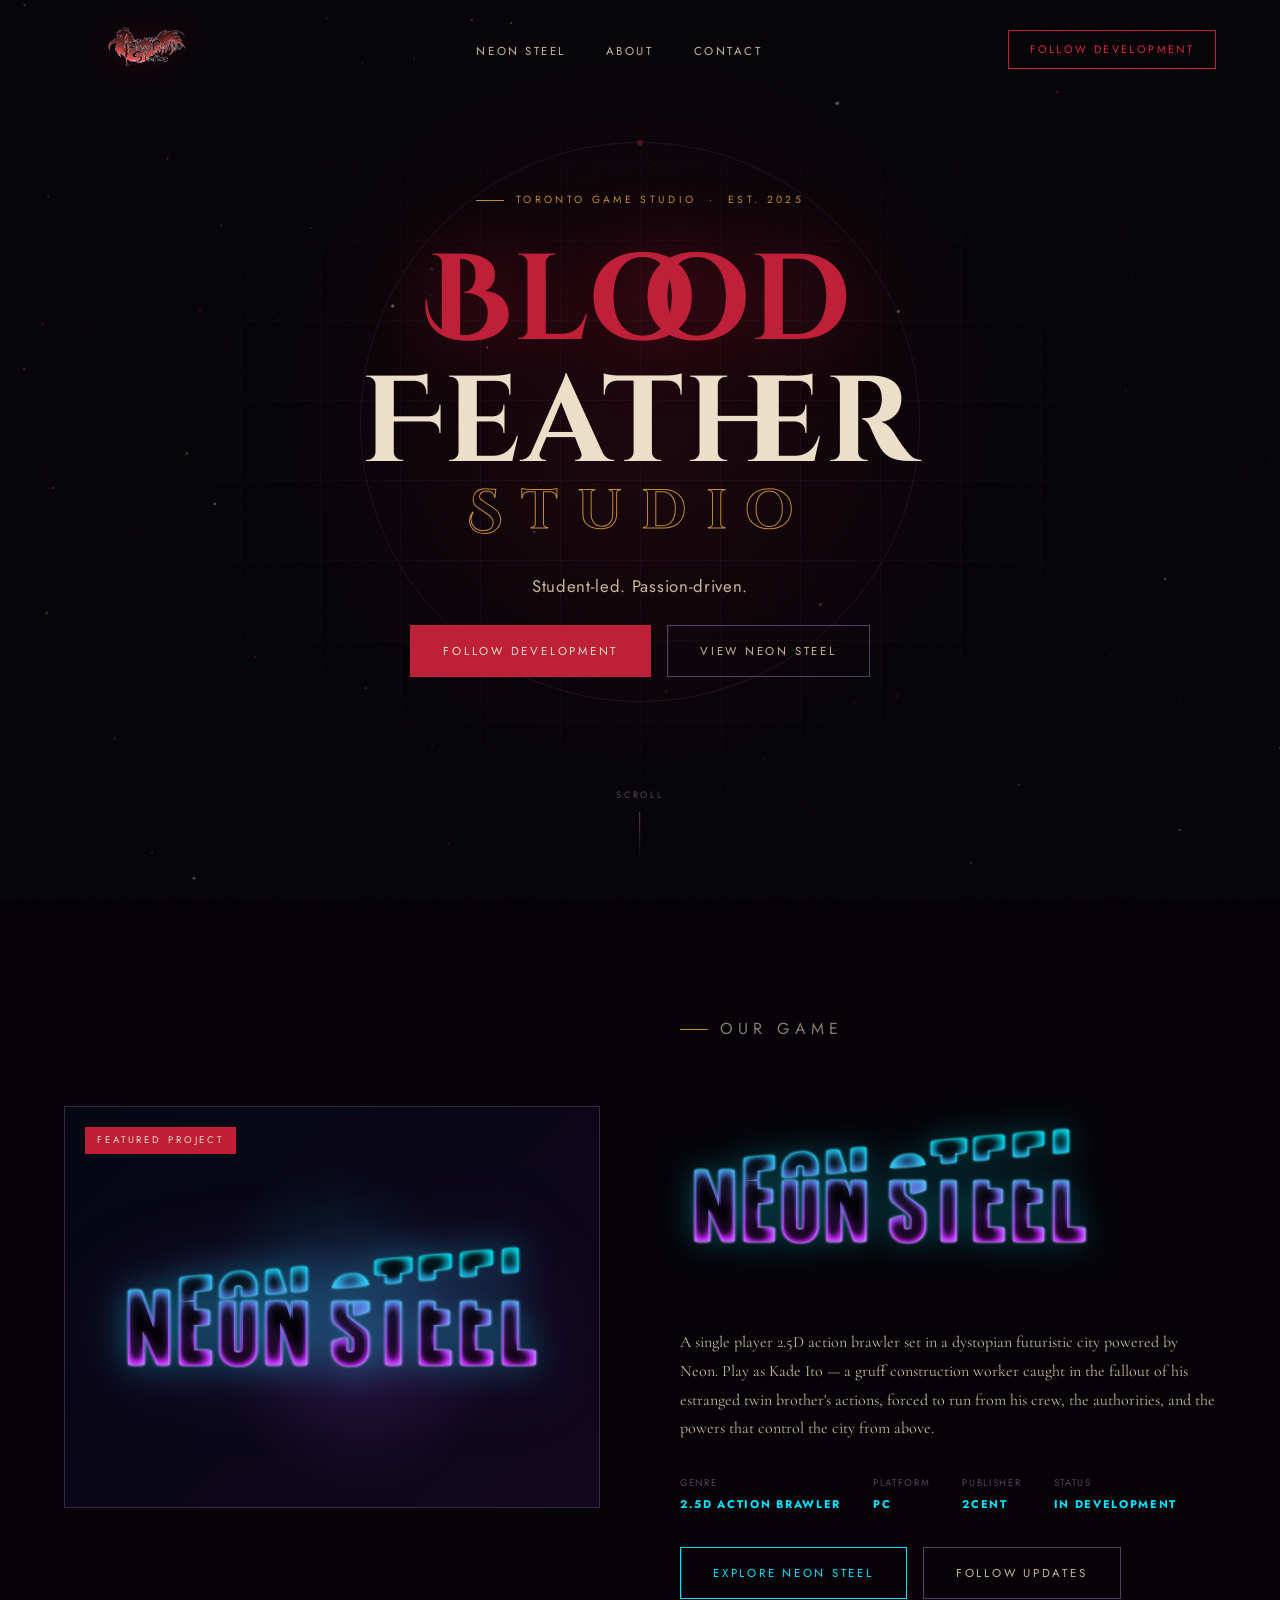
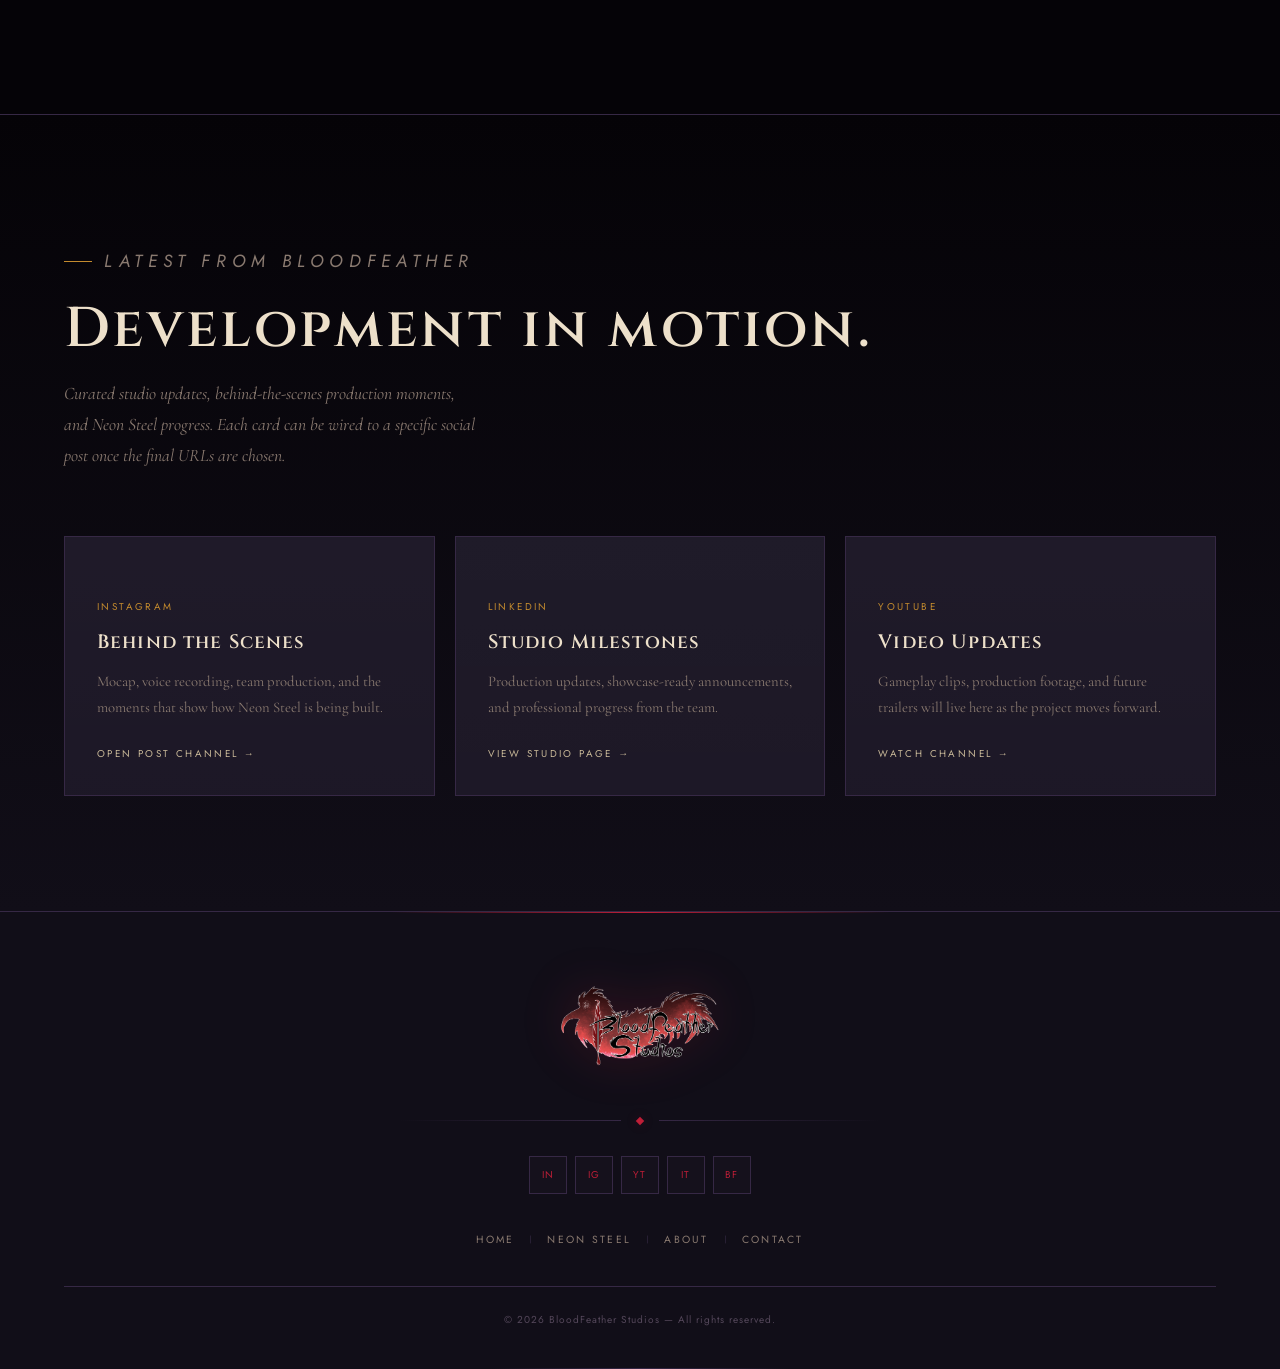
==== commit 6577bffd: "Ready for Arians even GL king" ====
--- a/index.html
+++ b/index.html
@@ -50,33 +50,7 @@
 <div class="hero-glow"></div>
 <div class="hero-ring"></div>
 <div class="hero-lines"></div>
-<!-- Large background feather -->
-<div class="hero-feather-bg">
-<svg fill="none" viewBox="0 0 200 320" xmlns="http://www.w3.org/2000/svg">
-<defs>
-<linearGradient gradientUnits="userSpaceOnUse" id="fbg" x1="100" x2="100" y1="0" y2="320">
-<stop offset="0%" stop-color="#BF1E37"></stop>
-<stop offset="100%" stop-color="#3D0612" stop-opacity="0.2"></stop>
-</linearGradient>
-</defs>
-<path d="M100 4C65 35 20 90 22 165C24 218 58 300 100 316C142 300 176 218 178 165C180 90 135 35 100 4Z" fill="url(#fbg)"></path>
-<line opacity="0.6" stroke="#C9913A" stroke-linecap="round" stroke-width="1.5" x1="100" x2="100" y1="4" y2="316"></line>
-<!-- Left barbs -->
-<line opacity="0.35" stroke="#C9913A" stroke-linecap="round" stroke-width="1" x1="100" x2="48" y1="60" y2="95"></line>
-<line opacity="0.35" stroke="#C9913A" stroke-linecap="round" stroke-width="1" x1="100" x2="36" y1="90" y2="128"></line>
-<line opacity="0.35" stroke="#C9913A" stroke-linecap="round" stroke-width="1" x1="100" x2="28" y1="120" y2="162"></line>
-<line opacity="0.35" stroke="#C9913A" stroke-linecap="round" stroke-width="1" x1="100" x2="26" y1="150" y2="194"></line>
-<line opacity="0.3" stroke="#C9913A" stroke-linecap="round" stroke-width="1" x1="100" x2="30" y1="180" y2="225"></line>
-<line opacity="0.25" stroke="#C9913A" stroke-linecap="round" stroke-width="1" x1="100" x2="42" y1="210" y2="252"></line>
-<!-- Right barbs -->
-<line opacity="0.35" stroke="#C9913A" stroke-linecap="round" stroke-width="1" x1="100" x2="152" y1="60" y2="95"></line>
-<line opacity="0.35" stroke="#C9913A" stroke-linecap="round" stroke-width="1" x1="100" x2="164" y1="90" y2="128"></line>
-<line opacity="0.35" stroke="#C9913A" stroke-linecap="round" stroke-width="1" x1="100" x2="172" y1="120" y2="162"></line>
-<line opacity="0.35" stroke="#C9913A" stroke-linecap="round" stroke-width="1" x1="100" x2="174" y1="150" y2="194"></line>
-<line opacity="0.3" stroke="#C9913A" stroke-linecap="round" stroke-width="1" x1="100" x2="170" y1="180" y2="225"></line>
-<line opacity="0.25" stroke="#C9913A" stroke-linecap="round" stroke-width="1" x1="100" x2="158" y1="210" y2="252"></line>
-</svg>
-</div>
+<canvas id="hero-particles" style="position:absolute;inset:0;width:100%;height:100%;pointer-events:none;z-index:0;"></canvas>
 </div>
 <div class="hero-content">
 <p class="label hero-label">Toronto Game Studio  ·  Est. 2025</p>
@@ -85,8 +59,8 @@
 <span class="feather">Feather</span>
 <span class="studio">Studio</span>
 </h1>
-<p class="hero-tagline">We forge worlds from darkness.</p><p class="hero-subcopy">A student-led game studio creating sharp, cinematic action experiences with dark atmosphere, strong visual identity, and disciplined production craft.</p>
-<div class="hero-actions">
+<p class="hero-subcopy">Student-led. Passion-driven.</p>
+<div class="hero-actions" style="margin-bottom:4rem;margin-top:1.5rem;">
 <a class="btn btn-solid" href="contact/#follow-development">Follow Development</a>
 <a class="btn btn-ghost" href="neon-steel/">View Neon Steel</a>
 </div>
@@ -197,5 +171,64 @@
   </div>
 </footer>
 <script src="scripts.js"></script>
+<script>
+(function() {
+  const canvas = document.getElementById('hero-particles');
+  if (!canvas) return;
+  const ctx = canvas.getContext('2d');
+
+  const COLORS = ['rgba(191,30,55,', 'rgba(196,139,46,', 'rgba(237,224,202,'];
+  let particles = [];
+  let W, H;
+
+  function resize() {
+    W = canvas.width  = canvas.offsetWidth;
+    H = canvas.height = canvas.offsetHeight;
+  }
+
+  function spawn() {
+    const color = COLORS[Math.floor(Math.random() * COLORS.length)];
+    return {
+      x: Math.random() * W,
+      y: Math.random() * H,
+      r: Math.random() * 1.4 + 0.4,
+      alpha: Math.random() * 0.35 + 0.05,
+      vx: (Math.random() - 0.5) * 0.18,
+      vy: -(Math.random() * 0.22 + 0.06),
+      life: 0,
+      maxLife: Math.random() * 280 + 180,
+      color
+    };
+  }
+
+  function init() {
+    resize();
+    particles = Array.from({ length: 90 }, spawn);
+  }
+
+  function draw() {
+    ctx.clearRect(0, 0, W, H);
+    particles.forEach((p, i) => {
+      const progress = p.life / p.maxLife;
+      const fade = progress < 0.15 ? progress / 0.15 : progress > 0.75 ? 1 - (progress - 0.75) / 0.25 : 1;
+      ctx.beginPath();
+      ctx.arc(p.x, p.y, p.r, 0, Math.PI * 2);
+      ctx.fillStyle = p.color + (p.alpha * fade) + ')';
+      ctx.fill();
+
+      p.x += p.vx;
+      p.y += p.vy;
+      p.life++;
+
+      if (p.life >= p.maxLife) particles[i] = spawn();
+    });
+    requestAnimationFrame(draw);
+  }
+
+  window.addEventListener('resize', resize);
+  init();
+  draw();
+})();
+</script>
 </body>
 </html>
--- a/styles.css
+++ b/styles.css
@@ -56,7 +56,7 @@
   background: var(--void);
   color: var(--ivory);
   font-family: var(--f-body);
-  font-size: clamp(16px, 1.05vw, 19px);
+  font-size: clamp(18px, 1.35vw, 22px);
   line-height: 1.78;
   overflow-x: hidden;
   -webkit-font-smoothing: antialiased;
@@ -926,7 +926,7 @@
   color: transparent;
 }
 .team-info { padding: 1.25rem; }
-.team-info h3 { font-size: 0.9rem; color: var(--ivory); margin-bottom: 0.3rem; }
+.team-info h3 { font-size: 1.05rem; color: var(--ivory); margin-bottom: 0.3rem; }
 .team-role {
   font-family: var(--f-ui); font-size: 0.62rem;
   letter-spacing: 0.2em; text-transform: uppercase; color: var(--gold);
@@ -1327,9 +1327,9 @@
 .ns-logo-wrap::before {
   content: '';
   position: absolute;
-  inset: 15% 10%;
-  background: radial-gradient(circle at center, rgba(0,229,255,0.18), rgba(168,85,247,0.08), transparent 62%);
-  filter: blur(22px);
+  inset: 10% 5%;
+  background: radial-gradient(circle at center, rgba(0,229,255,0.2), rgba(168,85,247,0.1), transparent 62%);
+  filter: blur(28px);
 }
 .ns-logo {
   position: relative;
@@ -1338,8 +1338,8 @@
   width: min(760px, 92vw);
   height: auto;
   margin: 0 auto;
-  filter: drop-shadow(0 0 14px rgba(0,229,255,0.48)) drop-shadow(0 0 48px rgba(168,85,247,0.24));
-  animation: neonPulse 4.5s ease-in-out infinite;
+  filter: drop-shadow(0 0 12px rgba(0,229,255,0.55)) drop-shadow(0 0 40px rgba(0,229,255,0.28)) drop-shadow(0 0 65px rgba(168,85,247,0.22));
+  animation: neonFlicker 6s ease-in-out infinite;
 }
 .ns-overview-text p { color: var(--ivory-2); }
 
@@ -1370,9 +1370,15 @@
   0%, 100% { transform: translateY(0); }
   50% { transform: translateY(-6px); }
 }
-@keyframes neonPulse {
-  0%, 100% { filter: drop-shadow(0 0 14px rgba(0,229,255,0.42)) drop-shadow(0 0 48px rgba(168,85,247,0.22)); }
-  50% { filter: drop-shadow(0 0 22px rgba(0,229,255,0.62)) drop-shadow(0 0 70px rgba(168,85,247,0.34)); }
+@keyframes neonFlicker {
+  0%        { filter: drop-shadow(0 0 12px rgba(0,229,255,0.55)) drop-shadow(0 0 40px rgba(0,229,255,0.28))  drop-shadow(0 0 65px rgba(168,85,247,0.22)); opacity: 1; }
+  45%       { filter: drop-shadow(0 0 18px rgba(0,229,255,0.72)) drop-shadow(0 0 55px rgba(0,229,255,0.38)) drop-shadow(0 0 85px rgba(168,85,247,0.32)); opacity: 1; }
+  50%       { filter: drop-shadow(0 0 8px  rgba(0,229,255,0.3))  drop-shadow(0 0 22px rgba(0,229,255,0.15))  drop-shadow(0 0 38px rgba(168,85,247,0.1)); opacity: 0.78; }
+  51%       { filter: drop-shadow(0 0 18px rgba(0,229,255,0.72)) drop-shadow(0 0 55px rgba(0,229,255,0.38)) drop-shadow(0 0 85px rgba(168,85,247,0.32)); opacity: 1; }
+  75%       { filter: drop-shadow(0 0 12px rgba(0,229,255,0.55)) drop-shadow(0 0 40px rgba(0,229,255,0.28))  drop-shadow(0 0 65px rgba(168,85,247,0.22)); opacity: 1; }
+  76%       { filter: drop-shadow(0 0 6px  rgba(0,229,255,0.25)) drop-shadow(0 0 18px rgba(0,229,255,0.12)) drop-shadow(0 0 30px rgba(168,85,247,0.08)); opacity: 0.82; }
+  77%       { filter: drop-shadow(0 0 15px rgba(0,229,255,0.62)) drop-shadow(0 0 48px rgba(0,229,255,0.32)) drop-shadow(0 0 75px rgba(168,85,247,0.28)); opacity: 1; }
+  100%      { filter: drop-shadow(0 0 12px rgba(0,229,255,0.55)) drop-shadow(0 0 40px rgba(0,229,255,0.28))  drop-shadow(0 0 65px rgba(168,85,247,0.22)); opacity: 1; }
 }
 
 @media (max-width: 1024px) {
